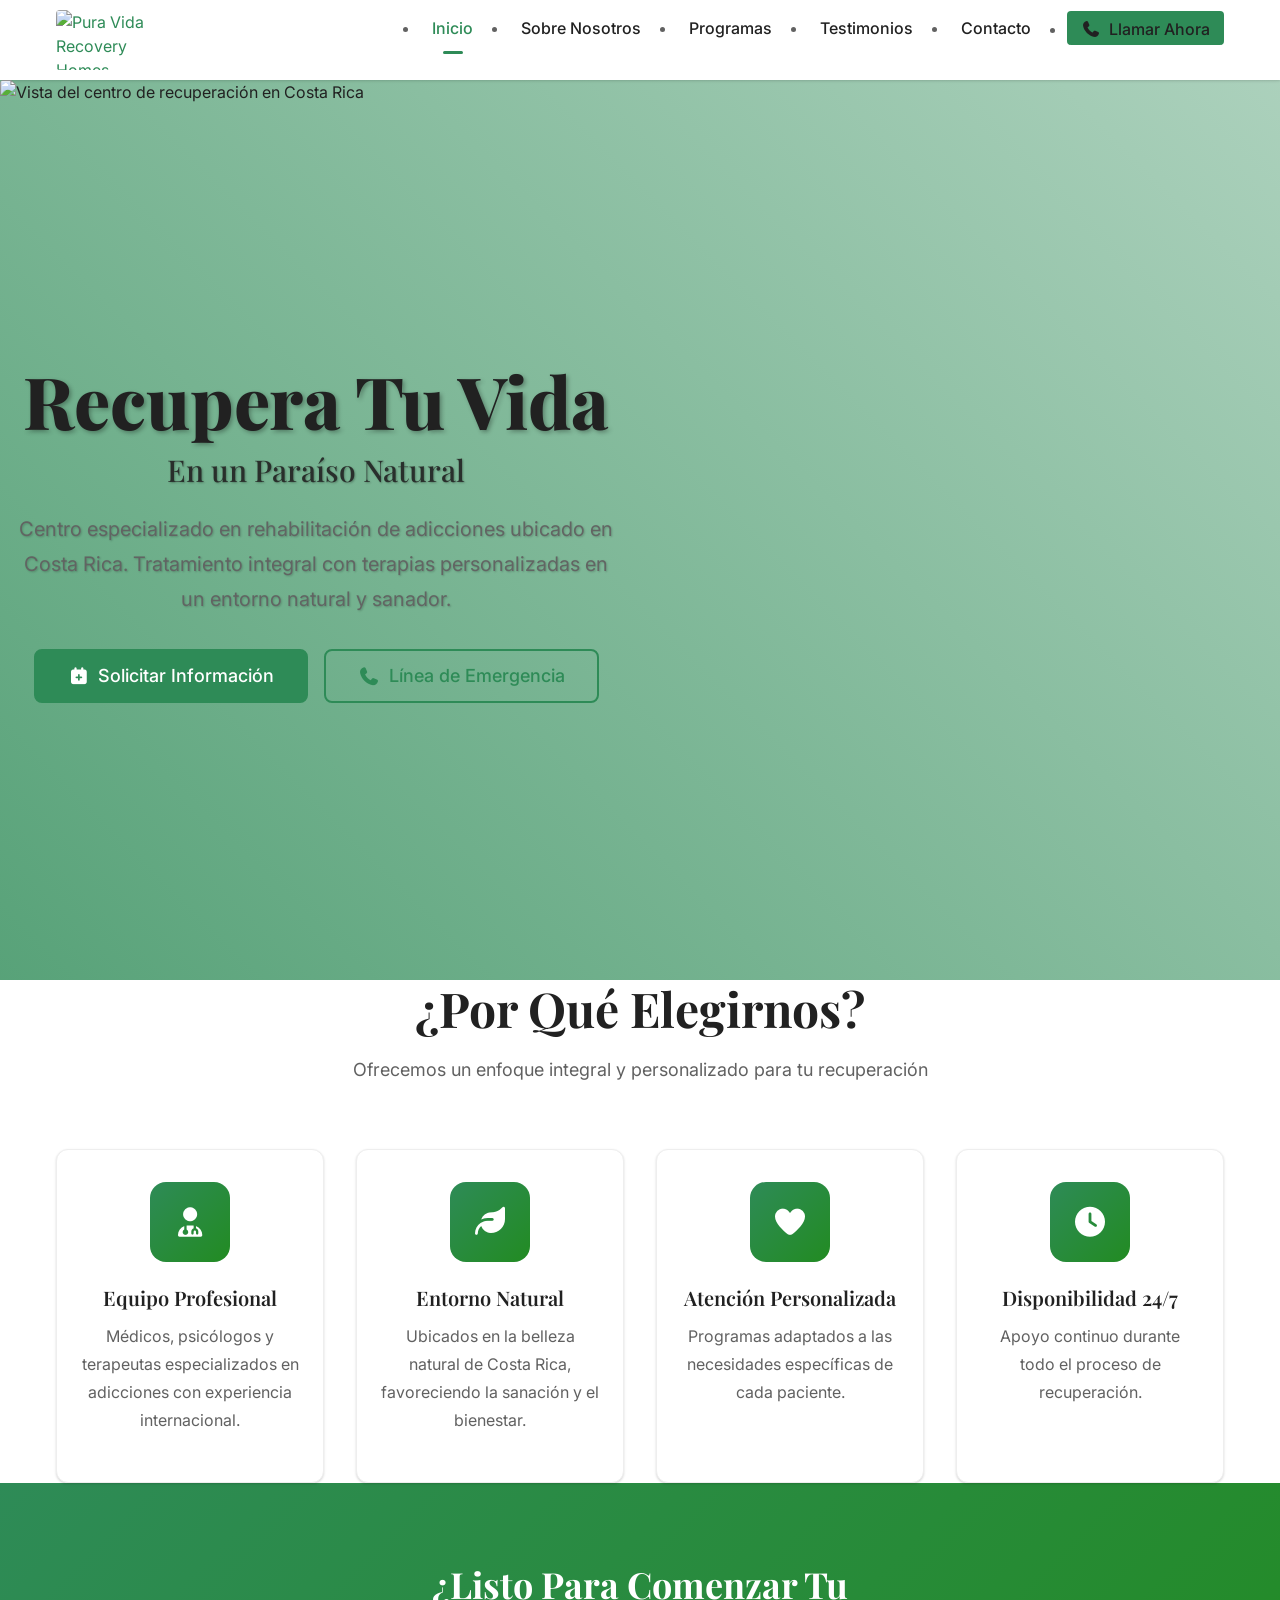
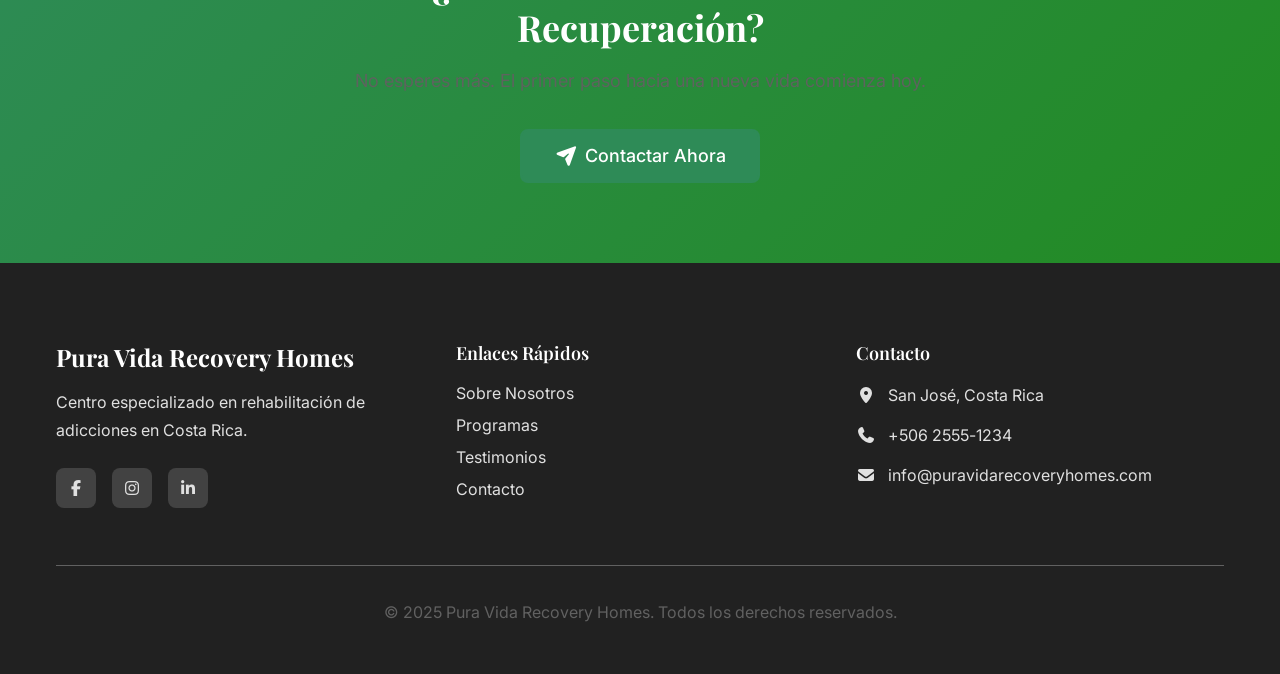
==== src/index.html @ e8105414 "Agregar la documentación inicial" ====
<!DOCTYPE html>
<html lang="es">
<head>
    <meta charset="UTF-8">
    <meta name="viewport" content="width=device-width, initial-scale=1.0">
    <meta name="description" content="Pura Vida Recovery Homes - Centro de recuperación de adicciones">
    <meta name="keywords" content="recuperación, adicciones, centro de rehabilitación, Costa Rica">
    <meta name="author" content="Pura Vida Recovery Homes">
    
    <!-- Preconnect para mejorar rendimiento -->
    <link rel="preconnect" href="https://fonts.googleapis.com">
    <link rel="preconnect" href="https://fonts.gstatic.com" crossorigin>
    
    <!-- Open Graph Meta Tags -->
    <meta property="og:title" content="Pura Vida Recovery Homes">
    <meta property="og:description" content="Centro de recuperación de adicciones en Costa Rica">
    <meta property="og:type" content="website">
    <meta property="og:url" content="https://puravidarecoveryhomes.com">
    
    <!-- Twitter Card Meta Tags -->
    <meta name="twitter:card" content="summary_large_image">
    <meta name="twitter:title" content="Pura Vida Recovery Homes">
    <meta name="twitter:description" content="Centro de recuperación de adicciones en Costa Rica">
    
    <!-- Favicon -->
    <link rel="icon" type="image/png" sizes="32x32" href="./assets/images/favicon-32x32.png">
    <link rel="icon" type="image/png" sizes="16x16" href="./assets/images/favicon-16x16.png">
    <link rel="apple-touch-icon" sizes="180x180" href="./assets/images/apple-touch-icon.png">
    
    <!-- FontAwesome -->
    <link rel="stylesheet" href="./assets/fonts/fontawesome/css/all.min.css">
    
    <!-- CSS -->
    <link rel="stylesheet" href="./css/reset.css">
    <link rel="stylesheet" href="./css/variables.css">
    <link rel="stylesheet" href="./css/base.css">
    <link rel="stylesheet" href="./css/components.css">
    <link rel="stylesheet" href="./css/layout.css">
    <link rel="stylesheet" href="./css/pages/home.css">
    <link rel="stylesheet" href="./css/responsive.css">
    
    <title>Pura Vida Recovery Homes - Inicio</title>
</head>
<body>
    <!-- Header -->
    <header class="header" role="banner">
        <nav class="navbar" role="navigation" aria-label="Navegación principal">
            <div class="container">
                <div class="navbar-brand">
                    <a href="index.html" class="logo">
                        <img src="./assets/images/logo.png" alt="Pura Vida Recovery Homes" width="120" height="60">
                    </a>
                    <button class="navbar-toggle" aria-label="Abrir menú de navegación" aria-expanded="false">
                        <i class="fas fa-bars" aria-hidden="true"></i>
                    </button>
                </div>
                <ul class="navbar-menu" role="menubar">
                    <li role="none"><a href="index.html" role="menuitem" class="active">Inicio</a></li>
                    <li role="none"><a href="about.html" role="menuitem">Sobre Nosotros</a></li>
                    <li role="none"><a href="programs.html" role="menuitem">Programas</a></li>
                    <li role="none"><a href="testimonials.html" role="menuitem">Testimonios</a></li>
                    <li role="none"><a href="contact.html" role="menuitem">Contacto</a></li>
                    <li role="none"><a href="tel:+50625551234" role="menuitem" class="btn btn-primary"><i class="fas fa-phone" aria-hidden="true"></i> Llamar Ahora</a></li>
                </ul>
            </div>
        </nav>
    </header>

    <!-- Main Content -->
    <main role="main">
        <!-- Hero Section -->
        <section class="hero" aria-labelledby="hero-title">
            <div class="hero-background">
                <picture>
                    <source media="(max-width: 768px)" srcset="./assets/images/hero-mobile.jpg">
                    <source media="(max-width: 1200px)" srcset="./assets/images/hero-tablet.jpg">
                    <img src="./assets/images/hero-desktop.jpg" alt="Vista del centro de recuperación en Costa Rica" loading="lazy">
                </picture>
            </div>
            <div class="hero-content">
                <div class="container">
                    <h1 id="hero-title" class="hero-title">
                        <span class="hero-title-main">Recupera Tu Vida</span>
                        <span class="hero-title-sub">En un Paraíso Natural</span>
                    </h1>
                    <p class="hero-description">
                        Centro especializado en rehabilitación de adicciones ubicado en Costa Rica. 
                        Tratamiento integral con terapias personalizadas en un entorno natural y sanador.
                    </p>
                    <div class="hero-actions">
                        <a href="contact.html" class="btn btn-primary btn-large">
                            <i class="fas fa-calendar-plus" aria-hidden="true"></i>
                            Solicitar Información
                        </a>
                        <a href="tel:+50625551234" class="btn btn-secondary btn-large">
                            <i class="fas fa-phone" aria-hidden="true"></i>
                            Línea de Emergencia
                        </a>
                    </div>
                </div>
            </div>
        </section>

        <!-- Features Section -->
        <section class="features" aria-labelledby="features-title">
            <div class="container">
                <header class="section-header">
                    <h2 id="features-title" class="section-title">¿Por Qué Elegirnos?</h2>
                    <p class="section-description">Ofrecemos un enfoque integral y personalizado para tu recuperación</p>
                </header>
                <div class="features-grid">
                    <article class="feature-card">
                        <div class="feature-icon">
                            <i class="fas fa-user-md" aria-hidden="true"></i>
                        </div>
                        <h3 class="feature-title">Equipo Profesional</h3>
                        <p class="feature-description">Médicos, psicólogos y terapeutas especializados en adicciones con experiencia internacional.</p>
                    </article>
                    <article class="feature-card">
                        <div class="feature-icon">
                            <i class="fas fa-leaf" aria-hidden="true"></i>
                        </div>
                        <h3 class="feature-title">Entorno Natural</h3>
                        <p class="feature-description">Ubicados en la belleza natural de Costa Rica, favoreciendo la sanación y el bienestar.</p>
                    </article>
                    <article class="feature-card">
                        <div class="feature-icon">
                            <i class="fas fa-heart" aria-hidden="true"></i>
                        </div>
                        <h3 class="feature-title">Atención Personalizada</h3>
                        <p class="feature-description">Programas adaptados a las necesidades específicas de cada paciente.</p>
                    </article>
                    <article class="feature-card">
                        <div class="feature-icon">
                            <i class="fas fa-clock" aria-hidden="true"></i>
                        </div>
                        <h3 class="feature-title">Disponibilidad 24/7</h3>
                        <p class="feature-description">Apoyo continuo durante todo el proceso de recuperación.</p>
                    </article>
                </div>
            </div>
        </section>

        <!-- CTA Section -->
        <section class="cta" aria-labelledby="cta-title">
            <div class="container">
                <div class="cta-content">
                    <h2 id="cta-title" class="cta-title">¿Listo Para Comenzar Tu Recuperación?</h2>
                    <p class="cta-description">No esperes más. El primer paso hacia una nueva vida comienza hoy.</p>
                    <a href="contact.html" class="btn btn-primary btn-large">
                        <i class="fas fa-paper-plane" aria-hidden="true"></i>
                        Contactar Ahora
                    </a>
                </div>
            </div>
        </section>
    </main>

    <!-- Footer -->
    <footer class="footer" role="contentinfo">
        <div class="container">
            <div class="footer-content">
                <div class="footer-section">
                    <h3 class="footer-title">Pura Vida Recovery Homes</h3>
                    <p class="footer-description">Centro especializado en rehabilitación de adicciones en Costa Rica.</p>
                    <div class="social-links">
                        <a href="#" aria-label="Facebook" class="social-link">
                            <i class="fab fa-facebook-f" aria-hidden="true"></i>
                        </a>
                        <a href="#" aria-label="Instagram" class="social-link">
                            <i class="fab fa-instagram" aria-hidden="true"></i>
                        </a>
                        <a href="#" aria-label="LinkedIn" class="social-link">
                            <i class="fab fa-linkedin-in" aria-hidden="true"></i>
                        </a>
                    </div>
                </div>
                <div class="footer-section">
                    <h4 class="footer-subtitle">Enlaces Rápidos</h4>
                    <ul class="footer-links">
                        <li><a href="about.html">Sobre Nosotros</a></li>
                        <li><a href="programs.html">Programas</a></li>
                        <li><a href="testimonials.html">Testimonios</a></li>
                        <li><a href="contact.html">Contacto</a></li>
                    </ul>
                </div>
                <div class="footer-section">
                    <h4 class="footer-subtitle">Contacto</h4>
                    <address class="footer-contact">
                        <p><i class="fas fa-map-marker-alt" aria-hidden="true"></i> San José, Costa Rica</p>
                        <p><i class="fas fa-phone" aria-hidden="true"></i> <a href="tel:+50625551234">+506 2555-1234</a></p>
                        <p><i class="fas fa-envelope" aria-hidden="true"></i> <a href="mailto:info@puravidarecoveryhomes.com">info@puravidarecoveryhomes.com</a></p>
                    </address>
                </div>
            </div>
            <div class="footer-bottom">
                <p>&copy; 2025 Pura Vida Recovery Homes. Todos los derechos reservados.</p>
            </div>
        </div>
    </footer>

    <!-- JavaScript -->
    <script src="./js/utils.js"></script>
    <script src="./js/navigation.js"></script>
    <script src="./js/main.js"></script>
</body>
</html>
---- src/css/variables.css ----
/* CSS Custom Properties (Variables) */
:root {
  /* Colors - Primary Palette */
  --color-primary: #2E8B57; /* Sea Green - representing nature and healing */
  --color-primary-light: #3CB371; /* Medium Sea Green */
  --color-primary-dark: #228B22; /* Forest Green */
  --color-primary-100: #E8F5E8;
  --color-primary-200: #C8E6C9;
  --color-primary-300: #A5D6A7;
  --color-primary-400: #81C784;
  --color-primary-500: #66BB6A;
  --color-primary-600: #4CAF50;
  --color-primary-700: #388E3C;
  --color-primary-800: #2E7D32;
  --color-primary-900: #1B5E20;

  /* Colors - Secondary Palette */
  --color-secondary: #20B2AA; /* Light Sea Green */
  --color-secondary-light: #48CAE4;
  --color-secondary-dark: #0077BE;

  /* Colors - Neutral Palette */
  --color-white: #FFFFFF;
  --color-gray-50: #FAFAFA;
  --color-gray-100: #F5F5F5;
  --color-gray-200: #EEEEEE;
  --color-gray-300: #E0E0E0;
  --color-gray-400: #BDBDBD;
  --color-gray-500: #9E9E9E;
  --color-gray-600: #757575;
  --color-gray-700: #616161;
  --color-gray-800: #424242;
  --color-gray-900: #212121;
  --color-black: #000000;

  /* Colors - Semantic Colors */
  --color-success: #4CAF50;
  --color-warning: #FF9800;
  --color-error: #F44336;
  --color-info: #2196F3;

  /* Colors - Text */
  --color-text-primary: var(--color-gray-900);
  --color-text-secondary: var(--color-gray-700);
  --color-text-tertiary: var(--color-gray-500);
  --color-text-inverse: var(--color-white);

  /* Colors - Background */
  --color-bg-primary: var(--color-white);
  --color-bg-secondary: var(--color-gray-50);
  --color-bg-tertiary: var(--color-gray-100);
  --color-bg-dark: var(--color-gray-900);

  /* Colors - Border */
  --color-border-light: var(--color-gray-200);
  --color-border-medium: var(--color-gray-300);
  --color-border-dark: var(--color-gray-400);

  /* Typography - Font Families */
  --font-family-primary: 'Inter', -apple-system, BlinkMacSystemFont, 'Segoe UI', 'Roboto', 'Oxygen', 'Ubuntu', 'Cantarell', sans-serif;
  --font-family-secondary: 'Playfair Display', Georgia, 'Times New Roman', serif;
  --font-family-mono: 'Fira Code', 'Consolas', 'Monaco', 'Courier New', monospace;

  /* Typography - Font Weights */
  --font-weight-light: 300;
  --font-weight-regular: 400;
  --font-weight-medium: 500;
  --font-weight-semibold: 600;
  --font-weight-bold: 700;
  --font-weight-extrabold: 800;

  /* Typography - Font Sizes */
  --font-size-xs: 0.75rem;    /* 12px */
  --font-size-sm: 0.875rem;   /* 14px */
  --font-size-base: 1rem;     /* 16px */
  --font-size-lg: 1.125rem;   /* 18px */
  --font-size-xl: 1.25rem;    /* 20px */
  --font-size-2xl: 1.5rem;    /* 24px */
  --font-size-3xl: 1.875rem;  /* 30px */
  --font-size-4xl: 2.25rem;   /* 36px */
  --font-size-5xl: 3rem;      /* 48px */
  --font-size-6xl: 3.75rem;   /* 60px */
  --font-size-7xl: 4.5rem;    /* 72px */

  /* Typography - Line Heights */
  --line-height-tight: 1.2;
  --line-height-normal: 1.5;
  --line-height-relaxed: 1.75;
  --line-height-loose: 2;

  /* Spacing Scale */
  --space-0: 0;
  --space-1: 0.25rem;   /* 4px */
  --space-2: 0.5rem;    /* 8px */
  --space-3: 0.75rem;   /* 12px */
  --space-4: 1rem;      /* 16px */
  --space-5: 1.25rem;   /* 20px */
  --space-6: 1.5rem;    /* 24px */
  --space-8: 2rem;      /* 32px */
  --space-10: 2.5rem;   /* 40px */
  --space-12: 3rem;     /* 48px */
  --space-16: 4rem;     /* 64px */
  --space-20: 5rem;     /* 80px */
  --space-24: 6rem;     /* 96px */
  --space-32: 8rem;     /* 128px */

  /* Border Radius */
  --radius-none: 0;
  --radius-sm: 0.125rem;    /* 2px */
  --radius-base: 0.25rem;   /* 4px */
  --radius-md: 0.375rem;    /* 6px */
  --radius-lg: 0.5rem;      /* 8px */
  --radius-xl: 0.75rem;     /* 12px */
  --radius-2xl: 1rem;       /* 16px */
  --radius-full: 9999px;

  /* Shadows */
  --shadow-sm: 0 1px 2px 0 rgba(0, 0, 0, 0.05);
  --shadow-base: 0 1px 3px 0 rgba(0, 0, 0, 0.1), 0 1px 2px 0 rgba(0, 0, 0, 0.06);
  --shadow-md: 0 4px 6px -1px rgba(0, 0, 0, 0.1), 0 2px 4px -1px rgba(0, 0, 0, 0.06);
  --shadow-lg: 0 10px 15px -3px rgba(0, 0, 0, 0.1), 0 4px 6px -2px rgba(0, 0, 0, 0.05);
  --shadow-xl: 0 20px 25px -5px rgba(0, 0, 0, 0.1), 0 10px 10px -5px rgba(0, 0, 0, 0.04);
  --shadow-2xl: 0 25px 50px -12px rgba(0, 0, 0, 0.25);

  /* Transitions */
  --transition-fast: 0.15s ease-in-out;
  --transition-base: 0.2s ease-in-out;
  --transition-slow: 0.3s ease-in-out;

  /* Animation Durations */
  --duration-fast: 150ms;
  --duration-base: 200ms;
  --duration-slow: 300ms;
  --duration-slower: 500ms;

  /* Animation Easing */
  --ease-in: cubic-bezier(0.4, 0, 1, 1);
  --ease-out: cubic-bezier(0, 0, 0.2, 1);
  --ease-in-out: cubic-bezier(0.4, 0, 0.2, 1);
  --ease-bounce: cubic-bezier(0.68, -0.55, 0.265, 1.55);

  /* Layout */
  --container-max-width: 1200px;
  --container-padding: var(--space-4);
  --header-height: 80px;
  --footer-height: auto;

  /* Z-Index Scale */
  --z-index-dropdown: 1000;
  --z-index-sticky: 1020;
  --z-index-fixed: 1030;
  --z-index-modal-backdrop: 1040;
  --z-index-modal: 1050;
  --z-index-popover: 1060;
  --z-index-tooltip: 1070;

  /* Breakpoints (for reference in JavaScript) */
  --breakpoint-sm: 576px;
  --breakpoint-md: 768px;
  --breakpoint-lg: 992px;
  --breakpoint-xl: 1200px;
  --breakpoint-2xl: 1400px;
}

/* Dark mode variables */
@media (prefers-color-scheme: dark) {
  :root {
    --color-text-primary: var(--color-gray-100);
    --color-text-secondary: var(--color-gray-300);
    --color-text-tertiary: var(--color-gray-500);
    --color-text-inverse: var(--color-gray-900);
    
    --color-bg-primary: var(--color-gray-900);
    --color-bg-secondary: var(--color-gray-800);
    --color-bg-tertiary: var(--color-gray-700);
    --color-bg-dark: var(--color-white);
    
    --color-border-light: var(--color-gray-700);
    --color-border-medium: var(--color-gray-600);
    --color-border-dark: var(--color-gray-500);
  }
}

/* High contrast mode */
@media (prefers-contrast: high) {
  :root {
    --color-primary: #000000;
    --color-text-primary: #000000;
    --color-bg-primary: #FFFFFF;
    --color-border-light: #000000;
  }
}

/* Reduced motion preferences */
@media (prefers-reduced-motion: reduce) {
  :root {
    --transition-fast: 0s;
    --transition-base: 0s;
    --transition-slow: 0s;
    --duration-fast: 0s;
    --duration-base: 0s;
    --duration-slow: 0s;
    --duration-slower: 0s;
  }
}

/* Print mode adjustments */
@media print {
  :root {
    --color-primary: #000000;
    --color-text-primary: #000000;
    --color-text-secondary: #000000;
    --color-bg-primary: transparent;
    --shadow-base: none;
    --shadow-md: none;
    --shadow-lg: none;
  }
}
---- src/css/base.css ----
/* Base styles and typography */
@import url('https://fonts.googleapis.com/css2?family=Inter:wght@300;400;500;600;700;800&family=Playfair+Display:wght@400;600;700&display=swap');

html {
  font-size: 16px;
  scroll-padding-top: var(--header-height);
}

body {
  font-family: var(--font-family-primary);
  font-size: var(--font-size-base);
  font-weight: var(--font-weight-regular);
  line-height: var(--line-height-normal);
  color: var(--color-text-primary);
  background-color: var(--color-bg-primary);
  overflow-x: hidden;
}

/* Typography */
h1, h2, h3, h4, h5, h6 {
  font-family: var(--font-family-secondary);
  font-weight: var(--font-weight-semibold);
  line-height: var(--line-height-tight);
  margin-bottom: var(--space-4);
  color: var(--color-text-primary);
}

h1 {
  font-size: var(--font-size-5xl);
  font-weight: var(--font-weight-bold);
}

h2 {
  font-size: var(--font-size-4xl);
}

h3 {
  font-size: var(--font-size-3xl);
}

h4 {
  font-size: var(--font-size-2xl);
}

h5 {
  font-size: var(--font-size-xl);
}

h6 {
  font-size: var(--font-size-lg);
}

p {
  margin-bottom: var(--space-4);
  color: var(--color-text-secondary);
  line-height: var(--line-height-relaxed);
}

/* Links */
a {
  color: var(--color-primary);
  text-decoration: none;
  transition: color var(--transition-base);
}

a:hover,
a:focus {
  color: var(--color-primary-dark);
  text-decoration: underline;
}

a:focus-visible {
  outline: 2px solid var(--color-primary);
  outline-offset: 2px;
  border-radius: var(--radius-sm);
}

/* Lists */
ul, ol {
  margin-bottom: var(--space-4);
  padding-left: var(--space-6);
}

ul {
  list-style-type: disc;
}

ol {
  list-style-type: decimal;
}

li {
  margin-bottom: var(--space-2);
  color: var(--color-text-secondary);
}

/* Images */
img {
  border-radius: var(--radius-base);
}

/* Code */
code, pre {
  font-family: var(--font-family-mono);
  font-size: var(--font-size-sm);
  background-color: var(--color-gray-100);
  border-radius: var(--radius-base);
}

code {
  padding: var(--space-1) var(--space-2);
}

pre {
  padding: var(--space-4);
  margin-bottom: var(--space-4);
  overflow-x: auto;
}

/* Tables */
table {
  width: 100%;
  margin-bottom: var(--space-6);
  border-collapse: collapse;
}

th, td {
  padding: var(--space-3) var(--space-4);
  text-align: left;
  border-bottom: 1px solid var(--color-border-light);
}

th {
  font-weight: var(--font-weight-semibold);
  color: var(--color-text-primary);
  background-color: var(--color-bg-secondary);
}

/* Form elements base styles */
input, textarea, select {
  font-family: inherit;
  font-size: inherit;
  line-height: inherit;
}

/* Accessibility improvements */
.sr-only {
  position: absolute;
  width: 1px;
  height: 1px;
  padding: 0;
  margin: -1px;
  overflow: hidden;
  clip: rect(0, 0, 0, 0);
  white-space: nowrap;
  border: 0;
}

/* Skip to main content link */
.skip-link {
  position: absolute;
  top: -40px;
  left: 6px;
  background: var(--color-primary);
  color: var(--color-white);
  padding: var(--space-2) var(--space-4);
  text-decoration: none;
  border-radius: var(--radius-base);
  z-index: var(--z-index-modal);
  transition: top var(--transition-base);
}

.skip-link:focus {
  top: 6px;
}

/* Focus indicators */
button:focus-visible,
input:focus-visible,
textarea:focus-visible,
select:focus-visible {
  outline: 2px solid var(--color-primary);
  outline-offset: 2px;
}

/* Selection styling */
::selection {
  background-color: var(--color-primary-100);
  color: var(--color-text-primary);
}

/* Scrollbar styling */
::-webkit-scrollbar {
  width: 8px;
  height: 8px;
}

::-webkit-scrollbar-track {
  background: var(--color-gray-100);
}

::-webkit-scrollbar-thumb {
  background: var(--color-gray-400);
  border-radius: var(--radius-full);
}

::-webkit-scrollbar-thumb:hover {
  background: var(--color-gray-500);
}

/* Smooth scrolling for reduced motion users */
@media (prefers-reduced-motion: no-preference) {
  html {
    scroll-behavior: smooth;
  }
}

/* High contrast mode support */
@media (prefers-contrast: high) {
  a {
    text-decoration: underline;
  }
  
  button {
    border: 2px solid currentColor;
  }
}

/* Print styles */
@media print {
  body {
    font-size: 12pt;
    line-height: 1.4;
    color: black;
    background: white;
  }

  h1 { font-size: 24pt; }
  h2 { font-size: 20pt; }
  h3 { font-size: 18pt; }
  h4 { font-size: 16pt; }
  h5 { font-size: 14pt; }
  h6 { font-size: 12pt; }

  a {
    color: black;
    text-decoration: underline;
  }

  /* Hide non-essential elements */
  .navbar-toggle,
  .social-links,
  .btn {
    display: none;
  }
}

/* Responsive typography */
@media (max-width: 768px) {
  html {
    font-size: 14px;
  }

  h1 {
    font-size: var(--font-size-4xl);
  }

  h2 {
    font-size: var(--font-size-3xl);
  }

  h3 {
    font-size: var(--font-size-2xl);
  }

  h4 {
    font-size: var(--font-size-xl);
  }
}

@media (max-width: 480px) {
  html {
    font-size: 13px;
  }

  h1 {
    font-size: var(--font-size-3xl);
  }

  h2 {
    font-size: var(--font-size-2xl);
  }

  h3 {
    font-size: var(--font-size-xl);
  }
}
---- src/css/components.css ----
/* Reusable UI Components */

/* Container */
.container {
  max-width: var(--container-max-width);
  margin: 0 auto;
  padding: 0 var(--container-padding);
  width: 100%;
}

@media (max-width: 768px) {
  .container {
    padding: 0 var(--space-4);
  }
}

/* Buttons */
.btn {
  display: inline-flex;
  align-items: center;
  gap: var(--space-2);
  padding: var(--space-3) var(--space-6);
  font-family: var(--font-family-primary);
  font-size: var(--font-size-base);
  font-weight: var(--font-weight-medium);
  line-height: 1;
  text-align: center;
  text-decoration: none;
  border: 2px solid transparent;
  border-radius: var(--radius-lg);
  cursor: pointer;
  transition: all var(--transition-base);
  position: relative;
  overflow: hidden;
  white-space: nowrap;
}

.btn:focus-visible {
  outline: 2px solid var(--color-primary);
  outline-offset: 2px;
}

.btn:disabled {
  opacity: 0.6;
  cursor: not-allowed;
  pointer-events: none;
}

/* Button variants */
.btn-primary {
  background-color: var(--color-primary);
  color: var(--color-white);
  border-color: var(--color-primary);
}

.btn-primary:hover,
.btn-primary:focus {
  background-color: var(--color-primary-dark);
  border-color: var(--color-primary-dark);
  color: var(--color-white);
  text-decoration: none;
  transform: translateY(-2px);
  box-shadow: var(--shadow-md);
}

.btn-secondary {
  background-color: transparent;
  color: var(--color-primary);
  border-color: var(--color-primary);
}

.btn-secondary:hover,
.btn-secondary:focus {
  background-color: var(--color-primary);
  color: var(--color-white);
  text-decoration: none;
}

.btn-emergency {
  background-color: var(--color-error);
  color: var(--color-white);
  border-color: var(--color-error);
  animation: pulse 2s infinite;
}

.btn-emergency:hover,
.btn-emergency:focus {
  background-color: #d32f2f;
  border-color: #d32f2f;
  color: var(--color-white);
  text-decoration: none;
}

@keyframes pulse {
  0% {
    box-shadow: 0 0 0 0 rgba(244, 67, 54, 0.7);
  }
  70% {
    box-shadow: 0 0 0 10px rgba(244, 67, 54, 0);
  }
  100% {
    box-shadow: 0 0 0 0 rgba(244, 67, 54, 0);
  }
}

/* Button sizes */
.btn-small {
  padding: var(--space-2) var(--space-4);
  font-size: var(--font-size-sm);
}

.btn-large {
  padding: var(--space-4) var(--space-8);
  font-size: var(--font-size-lg);
}

/* Cards */
.card {
  background-color: var(--color-white);
  border-radius: var(--radius-xl);
  padding: var(--space-6);
  box-shadow: var(--shadow-base);
  transition: all var(--transition-base);
  border: 1px solid var(--color-border-light);
}

.card:hover {
  box-shadow: var(--shadow-lg);
  transform: translateY(-4px);
}

.card-header {
  margin-bottom: var(--space-4);
  padding-bottom: var(--space-4);
  border-bottom: 1px solid var(--color-border-light);
}

.card-title {
  font-size: var(--font-size-xl);
  font-weight: var(--font-weight-semibold);
  margin-bottom: var(--space-2);
}

.card-body {
  margin-bottom: var(--space-4);
}

.card-footer {
  margin-top: var(--space-4);
  padding-top: var(--space-4);
  border-top: 1px solid var(--color-border-light);
}

/* Forms */
.form-group {
  margin-bottom: var(--space-6);
}

.form-row {
  display: grid;
  grid-template-columns: 1fr 1fr;
  gap: var(--space-4);
}

@media (max-width: 768px) {
  .form-row {
    grid-template-columns: 1fr;
  }
}

.form-label {
  display: block;
  font-weight: var(--font-weight-medium);
  color: var(--color-text-primary);
  margin-bottom: var(--space-2);
  font-size: var(--font-size-sm);
}

.form-input,
.form-textarea,
.form-select {
  width: 100%;
  padding: var(--space-3) var(--space-4);
  font-size: var(--font-size-base);
  line-height: var(--line-height-normal);
  color: var(--color-text-primary);
  background-color: var(--color-white);
  border: 2px solid var(--color-border-medium);
  border-radius: var(--radius-lg);
  transition: all var(--transition-base);
}

.form-input:focus,
.form-textarea:focus,
.form-select:focus {
  border-color: var(--color-primary);
  box-shadow: 0 0 0 3px rgba(46, 139, 87, 0.1);
}

.form-input:invalid,
.form-textarea:invalid,
.form-select:invalid {
  border-color: var(--color-error);
}

.form-textarea {
  resize: vertical;
  min-height: 120px;
}

.form-select {
  background-image: url("data:image/svg+xml,%3csvg xmlns='http://www.w3.org/2000/svg' fill='none' viewBox='0 0 20 20'%3e%3cpath stroke='%236b7280' stroke-linecap='round' stroke-linejoin='round' stroke-width='1.5' d='M6 8l4 4 4-4'/%3e%3c/svg%3e");
  background-position: right var(--space-3) center;
  background-repeat: no-repeat;
  background-size: 1rem;
  padding-right: var(--space-10);
  appearance: none;
}

/* Checkbox styling */
.checkbox-label {
  display: flex;
  align-items: flex-start;
  gap: var(--space-3);
  cursor: pointer;
  font-size: var(--font-size-sm);
  line-height: var(--line-height-relaxed);
}

.form-checkbox {
  position: absolute;
  opacity: 0;
}

.checkbox-mark {
  position: relative;
  display: inline-block;
  width: 20px;
  height: 20px;
  background-color: var(--color-white);
  border: 2px solid var(--color-border-medium);
  border-radius: var(--radius-base);
  flex-shrink: 0;
  margin-top: 2px;
  transition: all var(--transition-base);
}

.form-checkbox:checked + .checkbox-mark {
  background-color: var(--color-primary);
  border-color: var(--color-primary);
}

.form-checkbox:checked + .checkbox-mark::after {
  content: '';
  position: absolute;
  top: 2px;
  left: 6px;
  width: 4px;
  height: 8px;
  border: solid var(--color-white);
  border-width: 0 2px 2px 0;
  transform: rotate(45deg);
}

.form-checkbox:focus + .checkbox-mark {
  box-shadow: 0 0 0 3px rgba(46, 139, 87, 0.1);
}

.error-message {
  color: var(--color-error);
  font-size: var(--font-size-sm);
  margin-top: var(--space-2);
  display: block;
}

/* Badges */
.badge {
  display: inline-flex;
  align-items: center;
  padding: var(--space-1) var(--space-3);
  font-size: var(--font-size-sm);
  font-weight: var(--font-weight-medium);
  border-radius: var(--radius-full);
  background-color: var(--color-primary-100);
  color: var(--color-primary-800);
}

.badge-success {
  background-color: #e8f5e9;
  color: #2e7d32;
}

.badge-warning {
  background-color: #fff3e0;
  color: #ef6c00;
}

.badge-error {
  background-color: #ffebee;
  color: #c62828;
}

/* Loading spinner */
.spinner {
  display: inline-block;
  width: 20px;
  height: 20px;
  border: 2px solid var(--color-gray-300);
  border-radius: 50%;
  border-top-color: var(--color-primary);
  animation: spin 1s linear infinite;
}

@keyframes spin {
  to {
    transform: rotate(360deg);
  }
}

/* Alert/Notice components */
.alert {
  padding: var(--space-4);
  border-radius: var(--radius-lg);
  margin-bottom: var(--space-6);
  border-left: 4px solid;
}

.alert-info {
  background-color: #e3f2fd;
  border-color: var(--color-info);
  color: #0d47a1;
}

.alert-success {
  background-color: #e8f5e9;
  border-color: var(--color-success);
  color: #1b5e20;
}

.alert-warning {
  background-color: #fff3e0;
  border-color: var(--color-warning);
  color: #e65100;
}

.alert-error {
  background-color: #ffebee;
  border-color: var(--color-error);
  color: #b71c1c;
}

/* Breadcrumb */
.breadcrumb {
  display: flex;
  align-items: center;
  gap: var(--space-2);
  font-size: var(--font-size-sm);
  color: var(--color-text-secondary);
}

.breadcrumb li:not(:last-child)::after {
  content: '>';
  margin-left: var(--space-2);
  color: var(--color-text-tertiary);
}

.breadcrumb a {
  color: var(--color-text-secondary);
  text-decoration: none;
}

.breadcrumb a:hover {
  color: var(--color-primary);
  text-decoration: underline;
}

/* Utility classes */
.text-center { text-align: center; }
.text-left { text-align: left; }
.text-right { text-align: right; }

.font-bold { font-weight: var(--font-weight-bold); }
.font-medium { font-weight: var(--font-weight-medium); }
.font-normal { font-weight: var(--font-weight-regular); }

.text-primary { color: var(--color-primary); }
.text-secondary { color: var(--color-text-secondary); }
.text-muted { color: var(--color-text-tertiary); }

.bg-primary { background-color: var(--color-primary); }
.bg-secondary { background-color: var(--color-bg-secondary); }
.bg-white { background-color: var(--color-white); }

.mb-0 { margin-bottom: 0; }
.mb-2 { margin-bottom: var(--space-2); }
.mb-4 { margin-bottom: var(--space-4); }
.mb-6 { margin-bottom: var(--space-6); }
.mb-8 { margin-bottom: var(--space-8); }

.mt-0 { margin-top: 0; }
.mt-2 { margin-top: var(--space-2); }
.mt-4 { margin-top: var(--space-4); }
.mt-6 { margin-top: var(--space-6); }
.mt-8 { margin-top: var(--space-8); }

.hidden { display: none; }
.block { display: block; }
.flex { display: flex; }
.inline-flex { display: inline-flex; }
---- src/css/layout.css ----
/* Layout Components */

/* Header */
.header {
  position: fixed;
  top: 0;
  left: 0;
  right: 0;
  z-index: var(--z-index-fixed);
  background-color: var(--color-white);
  box-shadow: var(--shadow-base);
  height: var(--header-height);
  transition: all var(--transition-base);
}

.header.scrolled {
  box-shadow: var(--shadow-md);
  background-color: rgba(255, 255, 255, 0.95);
  backdrop-filter: blur(10px);
}

/* Navigation */
.navbar {
  height: 100%;
  display: flex;
  align-items: center;
}

.navbar .container {
  display: flex;
  align-items: center;
  justify-content: space-between;
  height: 100%;
}

.navbar-brand {
  display: flex;
  align-items: center;
  gap: var(--space-4);
}

.logo img {
  height: 60px;
  width: auto;
}

.navbar-toggle {
  display: none;
  flex-direction: column;
  gap: 4px;
  padding: var(--space-2);
  background: none;
  border: none;
  cursor: pointer;
  transition: all var(--transition-base);
}

.navbar-toggle:hover {
  background-color: var(--color-gray-100);
  border-radius: var(--radius-base);
}

.navbar-menu {
  display: flex;
  align-items: center;
  gap: var(--space-6);
}

.navbar-menu a {
  font-weight: var(--font-weight-medium);
  color: var(--color-text-primary);
  text-decoration: none;
  padding: var(--space-2) var(--space-3);
  border-radius: var(--radius-base);
  transition: all var(--transition-base);
  position: relative;
}

.navbar-menu a:hover,
.navbar-menu a.active {
  color: var(--color-primary);
}

.navbar-menu a.active::after {
  content: '';
  position: absolute;
  bottom: -8px;
  left: 50%;
  transform: translateX(-50%);
  width: 20px;
  height: 3px;
  background-color: var(--color-primary);
  border-radius: var(--radius-full);
}

/* Mobile Navigation */
@media (max-width: 992px) {
  .navbar-toggle {
    display: flex;
  }

  .navbar-menu {
    position: fixed;
    top: var(--header-height);
    left: 0;
    right: 0;
    background-color: var(--color-white);
    flex-direction: column;
    align-items: stretch;
    gap: 0;
    padding: var(--space-4);
    box-shadow: var(--shadow-lg);
    transform: translateY(-100%);
    opacity: 0;
    visibility: hidden;
    transition: all var(--transition-base);
  }

  .navbar-menu.open {
    transform: translateY(0);
    opacity: 1;
    visibility: visible;
  }

  .navbar-menu a {
    padding: var(--space-4);
    border-bottom: 1px solid var(--color-border-light);
  }

  .navbar-menu a:last-child {
    border-bottom: none;
  }

  .navbar-menu a.active::after {
    display: none;
  }
}

/* Main content */
main {
  margin-top: var(--header-height);
  min-height: calc(100vh - var(--header-height));
}

/* Page sections */
.section {
  padding: var(--space-20) 0;
}

.section-small {
  padding: var(--space-12) 0;
}

.section-large {
  padding: var(--space-32) 0;
}

.section-header {
  text-align: center;
  margin-bottom: var(--space-16);
  max-width: 600px;
  margin-left: auto;
  margin-right: auto;
}

.section-title {
  font-size: var(--font-size-4xl);
  font-weight: var(--font-weight-bold);
  margin-bottom: var(--space-4);
  color: var(--color-text-primary);
}

.section-description {
  font-size: var(--font-size-lg);
  color: var(--color-text-secondary);
  line-height: var(--line-height-relaxed);
}

/* Page Header */
.page-header {
  background: linear-gradient(135deg, var(--color-primary) 0%, var(--color-primary-dark) 100%);
  color: var(--color-white);
  padding: var(--space-20) 0 var(--space-12) 0;
  text-align: center;
}

.page-title {
  font-size: var(--font-size-5xl);
  font-weight: var(--font-weight-bold);
  margin-bottom: var(--space-4);
  color: var(--color-white);
}

.page-header .breadcrumb {
  justify-content: center;
  color: rgba(255, 255, 255, 0.8);
}

.page-header .breadcrumb a {
  color: rgba(255, 255, 255, 0.8);
}

.page-header .breadcrumb a:hover {
  color: var(--color-white);
}

/* Hero Section */
.hero {
  position: relative;
  min-height: 100vh;
  display: flex;
  align-items: center;
  overflow: hidden;
}

.hero-background {
  position: absolute;
  top: 0;
  left: 0;
  width: 100%;
  height: 100%;
  z-index: -2;
}

.hero-background img {
  width: 100%;
  height: 100%;
  object-fit: cover;
}

.hero-background::after {
  content: '';
  position: absolute;
  top: 0;
  left: 0;
  width: 100%;
  height: 100%;
  background: linear-gradient(
    45deg,
    rgba(46, 139, 87, 0.8) 0%,
    rgba(46, 139, 87, 0.6) 50%,
    rgba(46, 139, 87, 0.4) 100%
  );
  z-index: -1;
}

.hero-content {
  position: relative;
  z-index: 1;
  color: var(--color-white);
  text-align: center;
  padding: var(--space-8) 0;
}

.hero-title {
  margin-bottom: var(--space-6);
}

.hero-title-main {
  display: block;
  font-size: var(--font-size-6xl);
  font-weight: var(--font-weight-extrabold);
  line-height: var(--line-height-tight);
  margin-bottom: var(--space-2);
  text-shadow: 2px 2px 4px rgba(0, 0, 0, 0.3);
}

.hero-title-sub {
  display: block;
  font-size: var(--font-size-3xl);
  font-weight: var(--font-weight-medium);
  opacity: 0.9;
  text-shadow: 1px 1px 2px rgba(0, 0, 0, 0.3);
}

.hero-description {
  font-size: var(--font-size-xl);
  line-height: var(--line-height-relaxed);
  max-width: 600px;
  margin: 0 auto var(--space-8) auto;
  opacity: 0.95;
  text-shadow: 1px 1px 2px rgba(0, 0, 0, 0.2);
}

.hero-actions {
  display: flex;
  gap: var(--space-4);
  justify-content: center;
  flex-wrap: wrap;
}

/* Grid layouts */
.features-grid {
  display: grid;
  grid-template-columns: repeat(auto-fit, minmax(250px, 1fr));
  gap: var(--space-8);
}

.team-grid {
  display: grid;
  grid-template-columns: repeat(auto-fit, minmax(280px, 1fr));
  gap: var(--space-8);
}

.values-grid {
  display: grid;
  grid-template-columns: repeat(auto-fit, minmax(200px, 1fr));
  gap: var(--space-6);
}

/* Feature cards */
.feature-card {
  text-align: center;
  padding: var(--space-8) var(--space-6);
  background: var(--color-white);
  border-radius: var(--radius-xl);
  box-shadow: var(--shadow-base);
  transition: all var(--transition-base);
  border: 1px solid var(--color-border-light);
}

.feature-card:hover {
  transform: translateY(-8px);
  box-shadow: var(--shadow-xl);
}

.feature-icon {
  width: 80px;
  height: 80px;
  margin: 0 auto var(--space-6) auto;
  background: linear-gradient(135deg, var(--color-primary) 0%, var(--color-primary-dark) 100%);
  border-radius: var(--radius-2xl);
  display: flex;
  align-items: center;
  justify-content: center;
  color: var(--color-white);
  font-size: var(--font-size-3xl);
}

.feature-title {
  font-size: var(--font-size-xl);
  font-weight: var(--font-weight-semibold);
  margin-bottom: var(--space-3);
}

.feature-description {
  color: var(--color-text-secondary);
  line-height: var(--line-height-relaxed);
}

/* CTA Section */
.cta {
  background: linear-gradient(135deg, var(--color-primary) 0%, var(--color-primary-dark) 100%);
  color: var(--color-white);
  text-align: center;
  padding: var(--space-20) 0;
}

.cta-content {
  max-width: 600px;
  margin: 0 auto;
}

.cta-title {
  font-size: var(--font-size-4xl);
  font-weight: var(--font-weight-bold);
  margin-bottom: var(--space-4);
  color: var(--color-white);
}

.cta-description {
  font-size: var(--font-size-lg);
  margin-bottom: var(--space-8);
  opacity: 0.95;
}

/* Footer */
.footer {
  background-color: var(--color-gray-900);
  color: var(--color-white);
  padding: var(--space-20) 0 var(--space-8) 0;
}

.footer-content {
  display: grid;
  grid-template-columns: repeat(auto-fit, minmax(250px, 1fr));
  gap: var(--space-8);
  margin-bottom: var(--space-12);
}

.footer-section h3,
.footer-section h4 {
  color: var(--color-white);
  margin-bottom: var(--space-4);
}

.footer-title {
  font-size: var(--font-size-2xl);
  font-weight: var(--font-weight-bold);
}

.footer-subtitle {
  font-size: var(--font-size-lg);
  font-weight: var(--font-weight-semibold);
}

.footer-description {
  color: var(--color-gray-300);
  margin-bottom: var(--space-6);
  line-height: var(--line-height-relaxed);
}

.footer-links {
  list-style: none;
  padding: 0;
}

.footer-links li {
  margin-bottom: var(--space-2);
}

.footer-links a {
  color: var(--color-gray-300);
  text-decoration: none;
  transition: color var(--transition-base);
}

.footer-links a:hover {
  color: var(--color-white);
}

.footer-contact p {
  display: flex;
  align-items: center;
  gap: var(--space-3);
  margin-bottom: var(--space-3);
  color: var(--color-gray-300);
}

.footer-contact a {
  color: var(--color-gray-300);
  text-decoration: none;
  transition: color var(--transition-base);
}

.footer-contact a:hover {
  color: var(--color-white);
}

.social-links {
  display: flex;
  gap: var(--space-4);
}

.social-link {
  display: flex;
  align-items: center;
  justify-content: center;
  width: 40px;
  height: 40px;
  background-color: var(--color-gray-800);
  color: var(--color-gray-300);
  border-radius: var(--radius-lg);
  text-decoration: none;
  transition: all var(--transition-base);
}

.social-link:hover {
  background-color: var(--color-primary);
  color: var(--color-white);
  transform: translateY(-2px);
}

.footer-bottom {
  padding-top: var(--space-8);
  border-top: 1px solid var(--color-gray-700);
  text-align: center;
  color: var(--color-gray-400);
}

/* Content wrapper for two-column layouts */
.content-wrapper {
  display: grid;
  grid-template-columns: 1fr 1fr;
  gap: var(--space-12);
  align-items: center;
}

@media (max-width: 768px) {
  .content-wrapper {
    grid-template-columns: 1fr;
    gap: var(--space-8);
  }
}

/* Responsive adjustments */
@media (max-width: 768px) {
  .hero-title-main {
    font-size: var(--font-size-5xl);
  }

  .hero-title-sub {
    font-size: var(--font-size-2xl);
  }

  .hero-description {
    font-size: var(--font-size-lg);
  }

  .hero-actions {
    flex-direction: column;
    align-items: center;
  }

  .section-title {
    font-size: var(--font-size-3xl);
  }

  .page-title {
    font-size: var(--font-size-4xl);
  }

  .cta-title {
    font-size: var(--font-size-3xl);
  }
}

@media (max-width: 480px) {
  .hero {
    min-height: 80vh;
  }

  .hero-title-main {
    font-size: var(--font-size-4xl);
  }

  .hero-title-sub {
    font-size: var(--font-size-xl);
  }

  .features-grid,
  .team-grid {
    grid-template-columns: 1fr;
  }
}
---- src/css/responsive.css ----
/* Responsive Design - Mobile First Approach */

/* Base mobile styles (already defined in other files) */

/* Small devices (landscape phones, 576px and up) */
@media (min-width: 576px) {
  .container {
    max-width: 540px;
  }
}

/* Medium devices (tablets, 768px and up) */
@media (min-width: 768px) {
  .container {
    max-width: 720px;
  }

  /* Typography adjustments */
  html {
    font-size: 16px;
  }

  /* Button responsive behavior */
  .hero-actions {
    flex-direction: row;
    justify-content: center;
  }

  /* Grid adjustments */
  .features-grid {
    grid-template-columns: repeat(2, 1fr);
  }

  .values-grid {
    grid-template-columns: repeat(2, 1fr);
  }
}

/* Large devices (desktops, 992px and up) */
@media (min-width: 992px) {
  .container {
    max-width: 960px;
  }

  /* Navigation back to horizontal */
  .navbar-toggle {
    display: none;
  }

  .navbar-menu {
    position: static;
    transform: none;
    opacity: 1;
    visibility: visible;
    flex-direction: row;
    background: none;
    box-shadow: none;
    padding: 0;
  }

  .navbar-menu a {
    padding: var(--space-2) var(--space-3);
    border-bottom: none;
  }

  .navbar-menu a.active::after {
    display: block;
  }

  /* Grid improvements */
  .features-grid {
    grid-template-columns: repeat(2, 1fr);
  }

  .team-grid {
    grid-template-columns: repeat(2, 1fr);
  }

  .values-grid {
    grid-template-columns: repeat(4, 1fr);
  }

  /* Two column layouts */
  .content-wrapper {
    grid-template-columns: 1fr 1fr;
  }
}

/* Extra large devices (large desktops, 1200px and up) */
@media (min-width: 1200px) {
  .container {
    max-width: var(--container-max-width);
  }

  /* Optimal grid layouts for large screens */
  .features-grid {
    grid-template-columns: repeat(4, 1fr);
  }

  .team-grid {
    grid-template-columns: repeat(3, 1fr);
  }

  /* Typography scale up */
  .hero-title-main {
    font-size: var(--font-size-7xl);
  }

  .section-title {
    font-size: var(--font-size-5xl);
  }
}

/* Extra extra large devices (1400px and up) */
@media (min-width: 1400px) {
  .container {
    max-width: 1320px;
  }

  /* Increased spacing for very large screens */
  .section {
    padding: var(--space-24) 0;
  }

  .hero-content {
    padding: var(--space-12) 0;
  }
}

/* High-resolution displays */
@media (-webkit-min-device-pixel-ratio: 2), (min-resolution: 192dpi) {
  /* Adjust for retina displays */
  .logo img {
    image-rendering: -webkit-optimize-contrast;
    image-rendering: crisp-edges;
  }
}

/* Landscape orientation adjustments */
@media (orientation: landscape) and (max-height: 600px) {
  .hero {
    min-height: 100vh;
    padding: var(--space-4) 0;
  }

  .hero-title-main {
    font-size: var(--font-size-4xl);
  }

  .hero-title-sub {
    font-size: var(--font-size-xl);
  }

  .hero-description {
    font-size: var(--font-size-base);
  }
}

/* Print styles */
@media print {
  /* Hide non-essential elements */
  .header,
  .navbar,
  .hero-actions,
  .cta,
  .social-links,
  .btn,
  .navbar-toggle {
    display: none !important;
  }

  /* Adjust layout for print */
  main {
    margin-top: 0;
  }

  .hero {
    min-height: auto;
    padding: var(--space-8) 0;
    page-break-after: always;
  }

  .hero-background {
    display: none;
  }

  .hero-content {
    color: black;
  }

  .section {
    padding: var(--space-8) 0;
    page-break-inside: avoid;
  }

  .feature-card,
  .team-member,
  .value-item {
    page-break-inside: avoid;
    margin-bottom: var(--space-4);
  }

  /* Simplify grids for print */
  .features-grid,
  .team-grid,
  .values-grid {
    display: block;
  }

  .features-grid > *,
  .team-grid > *,
  .values-grid > * {
    margin-bottom: var(--space-6);
  }

  /* Footer adjustments */
  .footer {
    background: none;
    color: black;
    border-top: 2px solid black;
    page-break-before: always;
  }

  .footer-content {
    display: block;
  }

  .footer-section {
    margin-bottom: var(--space-6);
  }
}

/* Accessibility: Respect user's motion preferences */
@media (prefers-reduced-motion: reduce) {
  * {
    animation-duration: 0.01ms !important;
    animation-iteration-count: 1 !important;
    transition-duration: 0.01ms !important;
  }

  /* Remove hover transforms when motion is reduced */
  .feature-card:hover,
  .card:hover,
  .btn-primary:hover,
  .social-link:hover {
    transform: none;
  }

  /* Keep focus indicators for accessibility */
  .btn:focus-visible,
  .form-input:focus,
  .form-textarea:focus,
  .form-select:focus {
    transition: box-shadow 0.15s ease-in-out;
  }
}

/* Accessibility: High contrast mode */
@media (prefers-contrast: high) {
  /* Ensure sufficient contrast */
  .hero-background::after {
    background: rgba(0, 0, 0, 0.8);
  }

  .btn {
    border-width: 3px;
  }

  .form-input,
  .form-textarea,
  .form-select {
    border-width: 3px;
  }

  .card {
    border-width: 2px;
  }
}

/* Dark mode considerations */
@media (prefers-color-scheme: dark) {
  /* Adjust hero overlay for dark mode */
  .hero-background::after {
    background: linear-gradient(
      45deg,
      rgba(30, 100, 60, 0.9) 0%,
      rgba(30, 100, 60, 0.7) 50%,
      rgba(30, 100, 60, 0.5) 100%
    );
  }

  /* Ensure proper contrast for cards in dark mode */
  .feature-card,
  .card {
    background-color: var(--color-gray-800);
    border-color: var(--color-gray-600);
  }

  /* Adjust footer for dark mode */
  .footer {
    background-color: var(--color-black);
  }
}

/* Touch device optimizations */
@media (hover: none) and (pointer: coarse) {
  /* Increase touch targets */
  .btn {
    min-height: 44px;
    padding: var(--space-4) var(--space-6);
  }

  .navbar-menu a {
    min-height: 44px;
    display: flex;
    align-items: center;
  }

  .social-link {
    width: 48px;
    height: 48px;
  }

  /* Remove hover effects on touch devices */
  .feature-card:hover,
  .card:hover,
  .social-link:hover {
    transform: none;
    box-shadow: var(--shadow-base);
  }

  /* Focus styles for touch */
  .btn:focus,
  .navbar-menu a:focus {
    background-color: var(--color-primary-100);
  }
}

/* Very small screens (320px and below) */
@media (max-width: 320px) {
  .container {
    padding: 0 var(--space-3);
  }

  .hero-title-main {
    font-size: var(--font-size-3xl);
  }

  .hero-title-sub {
    font-size: var(--font-size-lg);
  }

  .hero-description {
    font-size: var(--font-size-sm);
  }

  .section-title {
    font-size: var(--font-size-2xl);
  }

  .btn-large {
    padding: var(--space-3) var(--space-6);
    font-size: var(--font-size-base);
  }
}
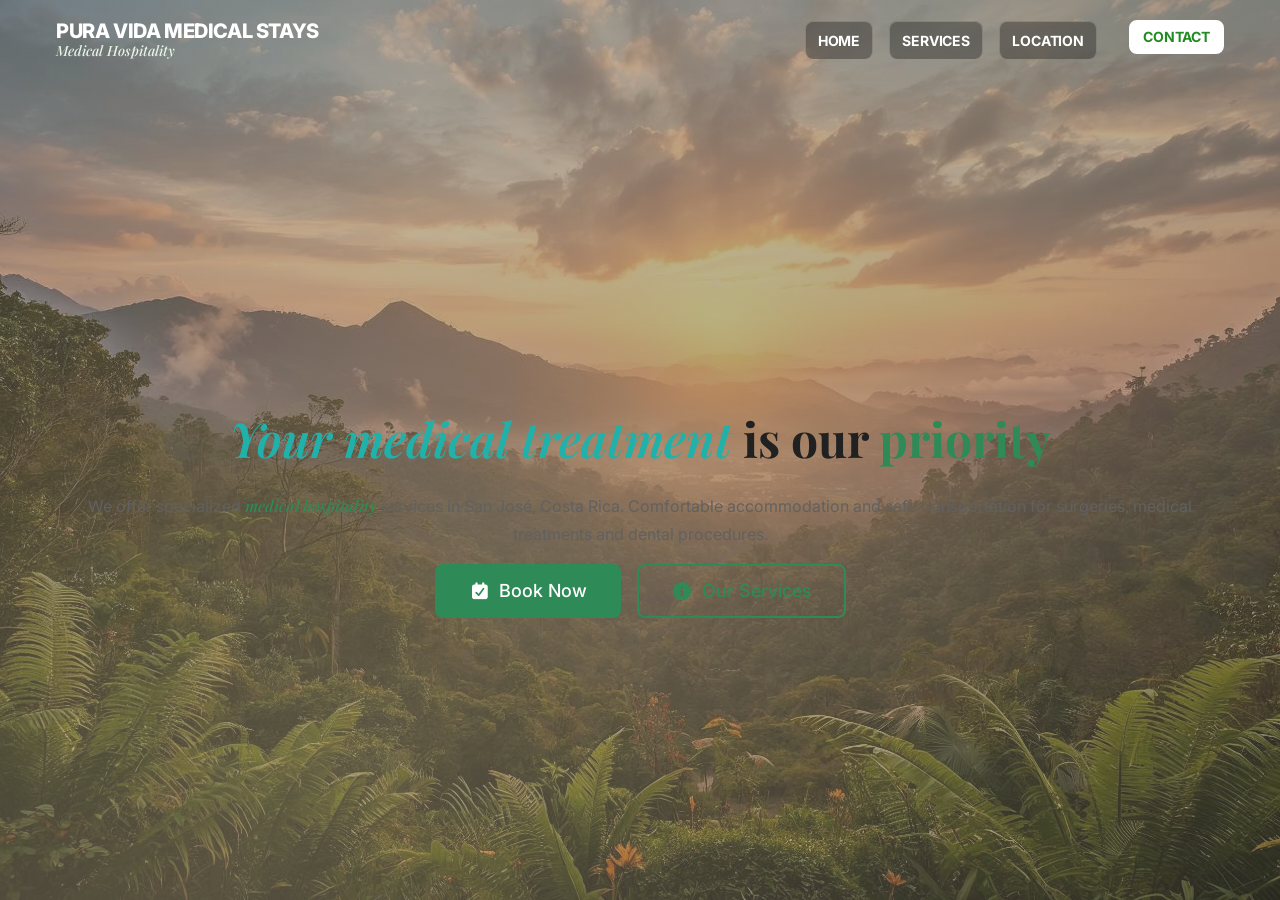
==== commit d14f1755: "Actualizar el index.html" ====
--- a/src/index.html
+++ b/src/index.html
@@ -1,31 +1,35 @@
 <!DOCTYPE html>
-<html lang="es">
+<html lang="en">
 <head>
     <meta charset="UTF-8">
     <meta name="viewport" content="width=device-width, initial-scale=1.0">
-    <meta name="description" content="Pura Vida Recovery Homes - Centro de recuperación de adicciones">
-    <meta name="keywords" content="recuperación, adicciones, centro de rehabilitación, Costa Rica">
-    <meta name="author" content="Pura Vida Recovery Homes">
-    
-    <!-- Preconnect para mejorar rendimiento -->
+    <title>PVMS - Pura Vida Medical Stays | Medical Hospitality in Costa Rica</title>
+    <meta name="description" content="Medical hospitality services in San José, Costa Rica. Comfortable accommodation and specialized transportation for medical treatments, surgeries and dental procedures.">
+    <meta name="keywords" content="medical hospitality, medical tourism, medical accommodation, medical transportation, surgeries, dental treatments, San José Costa Rica, medical suites">
+    <meta name="author" content="Pura Vida Medical Stays">
+    
+    <!-- Preconnect for performance improvement -->
     <link rel="preconnect" href="https://fonts.googleapis.com">
     <link rel="preconnect" href="https://fonts.gstatic.com" crossorigin>
     
     <!-- Open Graph Meta Tags -->
-    <meta property="og:title" content="Pura Vida Recovery Homes">
-    <meta property="og:description" content="Centro de recuperación de adicciones en Costa Rica">
+    <meta property="og:title" content="PVMS - Medical Hospitality in Costa Rica">
+    <meta property="og:description" content="Professional accommodation and transportation services for medical patients, surgeries and dental treatments in San José, Costa Rica.">
     <meta property="og:type" content="website">
     <meta property="og:url" content="https://puravidarecoveryhomes.com">
     
     <!-- Twitter Card Meta Tags -->
     <meta name="twitter:card" content="summary_large_image">
-    <meta name="twitter:title" content="Pura Vida Recovery Homes">
-    <meta name="twitter:description" content="Centro de recuperación de adicciones en Costa Rica">
+    <meta name="twitter:title" content="PVMS - Medical Hospitality in Costa Rica">
+    <meta name="twitter:description" content="Professional accommodation and transportation services for medical patients, surgeries and dental treatments in San José, Costa Rica.">
     
     <!-- Favicon -->
     <link rel="icon" type="image/png" sizes="32x32" href="./assets/images/favicon-32x32.png">
     <link rel="icon" type="image/png" sizes="16x16" href="./assets/images/favicon-16x16.png">
     <link rel="apple-touch-icon" sizes="180x180" href="./assets/images/apple-touch-icon.png">
+    
+    <!-- Fonts -->
+    <link href="https://fonts.googleapis.com/css2?family=Inter:wght@300;400;500;600;700&family=Playfair+Display:ital,wght@0,400;0,500;0,600;1,400;1,500&display=swap" rel="stylesheet">
     
     <!-- FontAwesome -->
     <link rel="stylesheet" href="./assets/fonts/fontawesome/css/all.min.css">
@@ -38,8 +42,6 @@
     <link rel="stylesheet" href="./css/layout.css">
     <link rel="stylesheet" href="./css/pages/home.css">
     <link rel="stylesheet" href="./css/responsive.css">
-    
-    <title>Pura Vida Recovery Homes - Inicio</title>
 </head>
 <body>
     <!-- Header -->
@@ -48,94 +50,222 @@
             <div class="container">
                 <div class="navbar-brand">
                     <a href="index.html" class="logo">
-                        <img src="./assets/images/logo.png" alt="Pura Vida Recovery Homes" width="120" height="60">
+                        <!--<div class="logo-initials">PVMS</div>-->
+                        <div class="logo-text">
+                            <span class="brand-name">Pura Vida Medical Stays</span>
+                            <span class="brand-tagline"><em>Medical Hospitality</em></span>
+                        </div>
                     </a>
-                    <button class="navbar-toggle" aria-label="Abrir menú de navegación" aria-expanded="false">
-                        <i class="fas fa-bars" aria-hidden="true"></i>
-                    </button>
-                </div>
-                <ul class="navbar-menu" role="menubar">
-                    <li role="none"><a href="index.html" role="menuitem" class="active">Inicio</a></li>
-                    <li role="none"><a href="about.html" role="menuitem">Sobre Nosotros</a></li>
-                    <li role="none"><a href="programs.html" role="menuitem">Programas</a></li>
-                    <li role="none"><a href="testimonials.html" role="menuitem">Testimonios</a></li>
-                    <li role="none"><a href="contact.html" role="menuitem">Contacto</a></li>
-                    <li role="none"><a href="tel:+50625551234" role="menuitem" class="btn btn-primary"><i class="fas fa-phone" aria-hidden="true"></i> Llamar Ahora</a></li>
-                </ul>
+                </div>
+
+                <button class="navbar-toggle" type="button" aria-label="Toggle navigation" aria-expanded="false">
+                    <span class="hamburger-line"></span>
+                    <span class="hamburger-line"></span>
+                    <span class="hamburger-line"></span>
+                </button>
+
+                <div class="navbar-menu">
+                    <ul class="navbar-nav">
+                        <li class="nav-item">
+                            <a href="#home" class="nav-link">Home</a>
+                        </li>
+                        <li class="nav-item">
+                            <a href="#services" class="nav-link">Services</a>
+                        </li>
+                        <li class="nav-item">
+                            <a href="#location" class="nav-link">Location</a>
+                        </li>
+                        <li class="nav-item">
+                            <a href="contact.html" class="nav-link btn btn-primary btn-contact">Contact</a>
+                        </li>
+                    </ul>
+                </div>
             </div>
         </nav>
-    </header>
-
     <!-- Main Content -->
     <main role="main">
         <!-- Hero Section -->
-        <section class="hero" aria-labelledby="hero-title">
+        <section class="hero" id="home" aria-labelledby="hero-title" style="background-image: url('./assets/images/Costa-Rica-Medical-Tourism.jpg');">
             <div class="hero-background">
-                <picture>
-                    <source media="(max-width: 768px)" srcset="./assets/images/hero-mobile.jpg">
-                    <source media="(max-width: 1200px)" srcset="./assets/images/hero-tablet.jpg">
-                    <img src="./assets/images/hero-desktop.jpg" alt="Vista del centro de recuperación en Costa Rica" loading="lazy">
-                </picture>
-            </div>
-            <div class="hero-content">
-                <div class="container">
+                <div class="hero-overlay"></div>
+            </div>
+            
+            <div class="container">
+                <div class="hero-content">
                     <h1 id="hero-title" class="hero-title">
-                        <span class="hero-title-main">Recupera Tu Vida</span>
-                        <span class="hero-title-sub">En un Paraíso Natural</span>
+                        <em>Your medical treatment</em> is our
+                        <span class="highlight">priority</span>
                     </h1>
-                    <p class="hero-description">
-                        Centro especializado en rehabilitación de adicciones ubicado en Costa Rica. 
-                        Tratamiento integral con terapias personalizadas en un entorno natural y sanador.
+                    <p class="hero-subtitle">
+                        We offer specialized <em>medical hospitality</em> services in San José, Costa Rica.
+                        Comfortable accommodation and safe transportation for surgeries, medical treatments and dental procedures.
                     </p>
                     <div class="hero-actions">
                         <a href="contact.html" class="btn btn-primary btn-large">
-                            <i class="fas fa-calendar-plus" aria-hidden="true"></i>
-                            Solicitar Información
-                        </a>
-                        <a href="tel:+50625551234" class="btn btn-secondary btn-large">
-                            <i class="fas fa-phone" aria-hidden="true"></i>
-                            Línea de Emergencia
-                        </a>
-                    </div>
-                </div>
-            </div>
-        </section>
-
-        <!-- Features Section -->
+                            <i class="fas fa-calendar-check"></i>
+                            Book Now
+                        </a>
+                        <a href="#services" class="btn btn-secondary btn-large">
+                            <i class="fas fa-info-circle"></i>
+                            Our Services
+                        </a>
+                    </div>
+                </div>
+            </div>
+        </section>
+
+        <!-- Services Section -->
+        <section class="section services" id="services" aria-labelledby="services-title">
+            <div class="container">
+                <div class="section-header">
+                    <h2 id="services-title" class="section-title">Our <em>Services</em></h2>
+                    <p class="section-subtitle">
+                        We provide comprehensive medical hospitality services designed for your <em>comfort and peace of mind</em>
+                    </p>
+                </div>
+                
+                <div class="services-grid">
+                    <div class="service-card">
+                        <div class="service-icon">
+                            <i class="fas fa-plane-arrival"></i>
+                        </div>
+                        <h3 class="service-title">Airport Pickup</h3>
+                        <p class="service-description">
+                            <em>Personalized reception</em> service from Juan Santamaría Airport.
+                            Our team will be waiting to comfortably transport you to your accommodation.
+                        </p>
+                    </div>
+                    
+                    <div class="service-card">
+                        <div class="service-icon">
+                            <i class="fas fa-home"></i>
+                        </div>
+                        <h3 class="service-title">Specialized Accommodation</h3>
+                        <p class="service-description">
+                            <em>Fully equipped</em> apartments in San José, specially designed 
+                            for medical guests with all amenities for optimal recovery.
+                        </p>
+                    </div>
+                    
+                    <div class="service-card">
+                        <div class="service-icon">
+                            <i class="fas fa-car-side"></i>
+                        </div>
+                        <h3 class="service-title">Specialized Transportation</h3>
+                        <p class="service-description">
+                            <em>Specialized driver</em> service to transport you to medical centers,
+                            dental clinics, hospitals and laboratories in San José with punctuality and safety.
+                        </p>
+                    </div>
+                    
+                    <div class="service-card">
+                        <div class="service-icon">
+                            <i class="fas fa-hospital"></i>
+                        </div>
+                        <h3 class="service-title">Medical Coordination</h3>
+                        <p class="service-description">
+                            <em>Professional assistance</em> in coordinating medical appointments, surgeries, 
+                            dental treatments and communication with specialized health centers.
+                        </p>
+                    </div>
+                    
+                    <div class="service-card">
+                        <div class="service-icon">
+                            <i class="fas fa-clock"></i>
+                        </div>
+                        <h3 class="service-title">24/7 Availability</h3>
+                        <p class="service-description">
+                            Our team is available <em>24 hours</em> to assist 
+                            with any need or emergency during your stay.
+                        </p>
+                    </div>
+                    
+                    <div class="service-card">
+                        <div class="service-icon">
+                            <i class="fas fa-language"></i>
+                        </div>
+                        <h3 class="service-title">Bilingual Assistance</h3>
+                        <p class="service-description">
+                            <em>Certified bilingual</em> staff to ensure clear
+                            and effective communication throughout your medical experience.
+                        </p>
+                    </div>
+                </div>
+            </div>
+        </section>
+
+        <!-- Location Section -->
+        <section id="location" class="location-section">
+            <div class="container">
+                <h2 class="section-title">Location</h2>
+                <div class="location-content">
+                    <div class="location-text">
+                        <h3>San José, Costa Rica</h3>
+                        <p>
+                            We are strategically located in <strong>San José</strong>, the capital of Costa Rica, 
+                            providing easy access to the country's <strong>best hospitals and medical centers</strong>. 
+                            Our location allows you to receive high-quality medical care while enjoying the 
+                            hospitality and natural beauty that characterizes our beautiful country.
+                        </p>
+                        <ul class="location-benefits">
+                            <li>
+                                <i class="fas fa-check"></i>
+                                Close to the best medical centers
+                            </li>
+                            <li>
+                                <i class="fas fa-check"></i>
+                                Juan Santamaría International Airport 30 minutes away
+                            </li>
+                            <li>
+                                <i class="fas fa-check"></i>
+                                Safe and quiet residential area
+                            </li>
+                            <li>
+                                <i class="fas fa-check"></i>
+                                Easy access to pharmacies and commercial centers
+                            </li>
+                        </ul>
+                    </div>
+                    <div class="location-image">
+                        <!-- Print working directory on the console -->
+                        <script>console.log("Current working directory:", window.location.pathname);</script>
+                        <img src="./assets/images/Costa-Rica-Medical-Tourism.jpg" alt="Costa Rica - San José" />
+                    </div>
+                </div>
+            </div>
+        </section>
+        <!-- Why Choose Us Section -->
         <section class="features" aria-labelledby="features-title">
             <div class="container">
-                <header class="section-header">
-                    <h2 id="features-title" class="section-title">¿Por Qué Elegirnos?</h2>
-                    <p class="section-description">Ofrecemos un enfoque integral y personalizado para tu recuperación</p>
-                </header>
+                <h2 id="features-title" class="section-title">Why Choose Us?</h2>
                 <div class="features-grid">
                     <article class="feature-card">
                         <div class="feature-icon">
                             <i class="fas fa-user-md" aria-hidden="true"></i>
                         </div>
-                        <h3 class="feature-title">Equipo Profesional</h3>
-                        <p class="feature-description">Médicos, psicólogos y terapeutas especializados en adicciones con experiencia internacional.</p>
+                        <h3 class="feature-title">Professional Team</h3>
+                        <p class="feature-description">Healthcare coordinators and specialized staff with extensive experience in medical hospitality.</p>
                     </article>
                     <article class="feature-card">
                         <div class="feature-icon">
                             <i class="fas fa-leaf" aria-hidden="true"></i>
                         </div>
-                        <h3 class="feature-title">Entorno Natural</h3>
-                        <p class="feature-description">Ubicados en la belleza natural de Costa Rica, favoreciendo la sanación y el bienestar.</p>
+                        <h3 class="feature-title">Natural Environment</h3>
+                        <p class="feature-description">Located in the natural beauty of Costa Rica, promoting healing and wellness in a peaceful setting.</p>
                     </article>
                     <article class="feature-card">
                         <div class="feature-icon">
                             <i class="fas fa-heart" aria-hidden="true"></i>
                         </div>
-                        <h3 class="feature-title">Atención Personalizada</h3>
-                        <p class="feature-description">Programas adaptados a las necesidades específicas de cada paciente.</p>
+                        <h3 class="feature-title">Personalized Care</h3>
+                        <p class="feature-description">Services adapted to the specific needs of each medical guest and their treatment requirements.</p>
                     </article>
                     <article class="feature-card">
                         <div class="feature-icon">
                             <i class="fas fa-clock" aria-hidden="true"></i>
                         </div>
-                        <h3 class="feature-title">Disponibilidad 24/7</h3>
-                        <p class="feature-description">Apoyo continuo durante todo el proceso de recuperación.</p>
+                        <h3 class="feature-title">24/7 Availability</h3>
+                        <p class="feature-description">Continuous support throughout your entire medical treatment process and recovery period.</p>
                     </article>
                 </div>
             </div>
@@ -145,11 +275,11 @@
         <section class="cta" aria-labelledby="cta-title">
             <div class="container">
                 <div class="cta-content">
-                    <h2 id="cta-title" class="cta-title">¿Listo Para Comenzar Tu Recuperación?</h2>
-                    <p class="cta-description">No esperes más. El primer paso hacia una nueva vida comienza hoy.</p>
+                    <h2 id="cta-title" class="cta-title">Ready to Start Your Medical Journey?</h2>
+                    <p class="cta-description">Don't wait any longer. The first step towards quality medical care begins today.</p>
                     <a href="contact.html" class="btn btn-primary btn-large">
                         <i class="fas fa-paper-plane" aria-hidden="true"></i>
-                        Contactar Ahora
+                        Contact Now
                     </a>
                 </div>
             </div>
@@ -161,40 +291,81 @@
         <div class="container">
             <div class="footer-content">
                 <div class="footer-section">
-                    <h3 class="footer-title">Pura Vida Recovery Homes</h3>
-                    <p class="footer-description">Centro especializado en rehabilitación de adicciones en Costa Rica.</p>
-                    <div class="social-links">
-                        <a href="#" aria-label="Facebook" class="social-link">
-                            <i class="fab fa-facebook-f" aria-hidden="true"></i>
-                        </a>
-                        <a href="#" aria-label="Instagram" class="social-link">
-                            <i class="fab fa-instagram" aria-hidden="true"></i>
-                        </a>
-                        <a href="#" aria-label="LinkedIn" class="social-link">
-                            <i class="fab fa-linkedin-in" aria-hidden="true"></i>
-                        </a>
-                    </div>
-                </div>
+                    <div class="footer-brand">
+                        <div class="footer-logo">PVMS</div>
+                        <h3 class="footer-title">Pura Vida Medical Stays</h3>
+                        <p class="footer-subtitle"><em>Medical Hospitality</em></p>
+                    </div>
+                    <p class="footer-description">
+                        Professional accommodation and specialized transportation services 
+                        for medical patients, surgeries and dental treatments in <em>San José, Costa Rica</em>.
+                    </p>
+                    <div class="footer-social">
+                        <a href="#" class="social-link" aria-label="Facebook">
+                            <i class="fab fa-facebook-f"></i>
+                        </a>
+                        <a href="#" class="social-link" aria-label="Instagram">
+                            <i class="fab fa-instagram"></i>
+                        </a>
+                        <a href="#" class="social-link" aria-label="WhatsApp">
+                            <i class="fab fa-whatsapp"></i>
+                        </a>
+                        <a href="#" class="social-link" aria-label="LinkedIn">
+                            <i class="fab fa-linkedin-in"></i>
+                        </a>
+                    </div>
+                </div>
+                
                 <div class="footer-section">
-                    <h4 class="footer-subtitle">Enlaces Rápidos</h4>
+                    <h4 class="footer-subtitle">Services</h4>
                     <ul class="footer-links">
-                        <li><a href="about.html">Sobre Nosotros</a></li>
-                        <li><a href="programs.html">Programas</a></li>
-                        <li><a href="testimonials.html">Testimonios</a></li>
-                        <li><a href="contact.html">Contacto</a></li>
+                        <li><a href="#services">Airport Pickup</a></li>
+                        <li><a href="#services">Accommodation</a></li>
+                        <li><a href="#services">Medical Transportation</a></li>
+                        <li><a href="#services">24/7 Assistance</a></li>
                     </ul>
                 </div>
+                
                 <div class="footer-section">
-                    <h4 class="footer-subtitle">Contacto</h4>
-                    <address class="footer-contact">
-                        <p><i class="fas fa-map-marker-alt" aria-hidden="true"></i> San José, Costa Rica</p>
-                        <p><i class="fas fa-phone" aria-hidden="true"></i> <a href="tel:+50625551234">+506 2555-1234</a></p>
-                        <p><i class="fas fa-envelope" aria-hidden="true"></i> <a href="mailto:info@puravidarecoveryhomes.com">info@puravidarecoveryhomes.com</a></p>
-                    </address>
-                </div>
-            </div>
+                    <h4 class="footer-subtitle">Information</h4>
+                    <ul class="footer-links">
+                        <li><a href="contact.html">Contact</a></li>
+                        <li><a href="#location">Location</a></li>
+                        <li><a href="#">Frequently Asked Questions</a></li>
+                    </ul>
+                </div>
+                
+                <div class="footer-section">
+                    <h4 class="footer-subtitle">Contact</h4>
+                    <div class="footer-contact">
+                        <div class="contact-item">
+                            <i class="fas fa-map-marker-alt"></i>
+                            <span>San José, Costa Rica</span>
+                        </div>
+                        <div class="contact-item">
+                            <i class="fas fa-phone"></i>
+                            <a href="tel:+50625551234">+506 2555-1234</a>
+                        </div>
+                        <div class="contact-item">
+                            <i class="fas fa-envelope"></i>
+                            <a href="mailto:info@puravidamedicalstays.com">info@puravidamedicalstays.com</a>
+                        </div>
+                        <div class="contact-item">
+                            <i class="fab fa-whatsapp"></i>
+                            <a href="https://wa.me/50625551234">WhatsApp</a>
+                        </div>
+                    </div>
+                </div>
+            </div>
+            
             <div class="footer-bottom">
-                <p>&copy; 2025 Pura Vida Recovery Homes. Todos los derechos reservados.</p>
+                <div class="footer-copyright">
+                    <p>&copy; 2024 Pura Vida Medical Stays. All rights reserved.</p>
+                </div>
+                <div class="footer-legal">
+                    <a href="#">Privacy Policy</a>
+                    <a href="#">Terms of Service</a>
+                </div>
             </div>
         </div>
     </footer>
--- a/src/css/variables.css
+++ b/src/css/variables.css
@@ -58,6 +58,7 @@
 
   /* Typography - Font Families */
   --font-family-primary: 'Inter', -apple-system, BlinkMacSystemFont, 'Segoe UI', 'Roboto', 'Oxygen', 'Ubuntu', 'Cantarell', sans-serif;
+  --font-family-heading: 'Playfair Display', Georgia, 'Times New Roman', serif;
   --font-family-secondary: 'Playfair Display', Georgia, 'Times New Roman', serif;
   --font-family-mono: 'Fira Code', 'Consolas', 'Monaco', 'Courier New', monospace;
 
--- a/src/css/base.css
+++ b/src/css/base.css
@@ -294,4 +294,29 @@
   h3 {
     font-size: var(--font-size-xl);
   }
+}
+
+/* Navigation reset styles */
+.navbar-menu,
+.navbar-nav,
+nav ul {
+  list-style: none !important;
+  margin: 0 !important;
+  padding: 0 !important;
+}
+
+.nav-item,
+nav li {
+  list-style: none !important;
+  margin: 0;
+  padding: 0;
+}
+
+/* Remove bullet points from all navigation elements */
+nav ul li::before {
+  display: none !important;
+}
+
+nav ul li {
+  background: none !important;
 }
--- a/src/css/components.css
+++ b/src/css/components.css
@@ -406,4 +406,159 @@
 .hidden { display: none; }
 .block { display: block; }
 .flex { display: flex; }
-.inline-flex { display: inline-flex; }+.inline-flex { display: inline-flex; }
+
+/* Elegant Typography */
+em, .italic {
+  font-family: var(--font-family-heading);
+  font-style: italic;
+  font-weight: var(--font-weight-medium);
+  color: var(--color-primary);
+}
+
+.hero-title em,
+.section-title em,
+.cta-title em {
+  color: var(--color-secondary);
+  font-weight: var(--font-weight-semibold);
+}
+
+.highlight {
+  color: var(--color-primary);
+  font-family: var(--font-family-heading);
+  font-weight: var(--font-weight-bold);
+}
+
+/* Logo Styles */
+.logo {
+  display: flex;
+  align-items: center;
+  gap: var(--space-3);
+  text-decoration: none;
+  color: inherit;
+}
+
+.logo:hover {
+  text-decoration: none;
+}
+
+.logo-initials {
+  display: flex;
+  align-items: center;
+  justify-content: center;
+  width: 50px;
+  height: 50px;
+  background: linear-gradient(135deg, var(--color-primary), var(--color-secondary));
+  color: var(--color-white);
+  font-family: var(--font-family-heading);
+  font-size: 18px;
+  font-weight: var(--font-weight-bold);
+  border-radius: var(--radius-lg);
+  box-shadow: var(--shadow-md);
+  transition: all var(--transition-base);
+}
+
+.logo-initials:hover {
+  transform: translateY(-2px);
+  box-shadow: var(--shadow-lg);
+}
+
+.logo-text {
+  display: flex;
+  flex-direction: column;
+  gap: 2px;
+}
+
+/* Modern flat typography for brand */
+.navbar-brand .logo-text .brand-name {
+  font-family: var(--font-family-primary) !important;
+  font-size: var(--font-size-xl) !important;
+  font-weight: var(--font-weight-extrabold) !important;
+  color: var(--color-white) !important;
+  line-height: 1 !important;
+  letter-spacing: -0.02em !important;
+  text-transform: uppercase !important;
+}
+
+.brand-name {
+  font-family: var(--font-family-primary);
+  font-size: var(--font-size-xl);
+  font-weight: var(--font-weight-extrabold);
+  color: var(--color-white);
+  line-height: 1;
+  letter-spacing: -0.02em;
+  text-transform: uppercase;
+}
+
+.brand-tagline {
+  font-family: var(--font-family-heading);
+  font-size: var(--font-size-sm);
+  color: var(--color-primary-200);
+  line-height: 1.2;
+}
+
+.brand-tagline em {
+  font-style: italic;
+  color: var(--color-primary-100);
+}
+
+/* Footer Logo */
+.footer-brand {
+  margin-bottom: var(--space-6);
+}
+
+.footer-logo {
+  display: inline-flex;
+  align-items: center;
+  justify-content: center;
+  width: 45px;
+  height: 45px;
+  background: linear-gradient(135deg, var(--color-primary), var(--color-secondary));
+  color: var(--color-white);
+  font-family: var(--font-family-heading);
+  font-size: 16px;
+  font-weight: var(--font-weight-bold);
+  border-radius: var(--radius-lg);
+  margin-bottom: var(--space-3);
+}
+
+.footer-title {
+  font-family: var(--font-family-heading);
+  font-size: var(--font-size-lg);
+  font-weight: var(--font-weight-semibold);
+  color: var(--color-white);
+  margin-bottom: var(--space-2);
+}
+
+.footer-subtitle {
+  font-family: var(--font-family-heading);
+  font-size: var(--font-size-sm);
+  color: var(--color-text-secondary);
+  margin-bottom: var(--space-4);
+}
+
+.footer-subtitle em {
+  font-style: italic;
+  color: var(--color-primary);
+}
+
+/* Responsive logo adjustments */
+@media (max-width: 768px) {
+  .logo-initials {
+    width: 45px;
+    height: 45px;
+    font-size: 16px;
+  }
+  
+  .brand-name {
+    font-size: var(--font-size-base);
+  }
+  
+  .brand-tagline {
+    font-size: var(--font-size-xs);
+  }
+  
+  .logo-text {
+    display: none;
+  }
+}
--- a/src/css/layout.css
+++ b/src/css/layout.css
@@ -7,15 +7,15 @@
   left: 0;
   right: 0;
   z-index: var(--z-index-fixed);
-  background-color: var(--color-white);
-  box-shadow: var(--shadow-base);
+  background: transparent;
+  box-shadow: none;
   height: var(--header-height);
   transition: all var(--transition-base);
 }
 
 .header.scrolled {
   box-shadow: var(--shadow-md);
-  background-color: rgba(255, 255, 255, 0.95);
+  background-color: var(--color-primary-800);
   backdrop-filter: blur(10px);
 }
 
@@ -56,32 +56,71 @@
 }
 
 .navbar-toggle:hover {
-  background-color: var(--color-gray-100);
+  background-color: rgba(255, 255, 255, 0.1);
   border-radius: var(--radius-base);
 }
 
+.hamburger-line {
+  width: 25px;
+  height: 3px;
+  background-color: var(--color-white);
+  border-radius: var(--radius-full);
+  transition: all var(--transition-base);
+}
+
 .navbar-menu {
   display: flex;
   align-items: center;
   gap: var(--space-6);
-}
-
-.navbar-menu a {
-  font-weight: var(--font-weight-medium);
-  color: var(--color-text-primary);
+  list-style: none;
+  margin: 0;
+  padding: 0;
+}
+
+.navbar-nav {
+  display: flex;
+  align-items: center;
+  gap: var(--space-4);
+  list-style: none;
+  margin: 0;
+  padding: 0;
+}
+
+.nav-item {
+  list-style: none;
+}
+
+.navbar-menu a,
+.nav-link {
+  font-family: var(--font-family-primary);
+  font-weight: var(--font-weight-bold);
+  color: var(--color-white);
   text-decoration: none;
-  padding: var(--space-2) var(--space-3);
-  border-radius: var(--radius-base);
+  padding: var(--space-3) var(--space-4);
+  border-radius: var(--radius-lg);
   transition: all var(--transition-base);
   position: relative;
+  white-space: nowrap;
+  letter-spacing: -0.01em;
+  text-transform: uppercase;
+  font-size: var(--font-size-sm);
+  background-color: rgba(0, 0, 0, 0.3);
+  backdrop-filter: blur(8px);
+  border: 1px solid rgba(255, 255, 255, 0.2);
 }
 
 .navbar-menu a:hover,
-.navbar-menu a.active {
-  color: var(--color-primary);
-}
-
-.navbar-menu a.active::after {
+.navbar-menu a.active,
+.nav-link:hover,
+.nav-link.active {
+  color: var(--color-white);
+  background-color: rgba(0, 0, 0, 0.5);
+  border-color: rgba(255, 255, 255, 0.4);
+  transform: translateY(-1px);
+}
+
+.navbar-menu a.active::after,
+.nav-link.active::after {
   content: '';
   position: absolute;
   bottom: -8px;
@@ -89,8 +128,22 @@
   transform: translateX(-50%);
   width: 20px;
   height: 3px;
-  background-color: var(--color-primary);
+  background-color: var(--color-primary-200);
   border-radius: var(--radius-full);
+}
+
+/* Contact button in navbar */
+.btn-contact {
+  background-color: var(--color-white) !important;
+  color: var(--color-primary-dark) !important;
+  border: 2px solid var(--color-white) !important;
+  margin-left: var(--space-4);
+}
+
+.btn-contact:hover {
+  background-color: var(--color-primary-100) !important;
+  color: var(--color-primary-dark) !important;
+  transform: translateY(-1px);
 }
 
 /* Mobile Navigation */
@@ -99,44 +152,69 @@
     display: flex;
   }
 
-  .navbar-menu {
-    position: fixed;
-    top: var(--header-height);
+  .navbar-menu,
+  .navbar-nav {
+    position: absolute;
+    top: 100%;
     left: 0;
     right: 0;
-    background-color: var(--color-white);
-    flex-direction: column;
-    align-items: stretch;
-    gap: 0;
-    padding: var(--space-4);
+    background-color: var(--color-primary-800);
     box-shadow: var(--shadow-lg);
     transform: translateY(-100%);
     opacity: 0;
     visibility: hidden;
     transition: all var(--transition-base);
-  }
-
-  .navbar-menu.open {
+    flex-direction: column;
+    gap: 0;
+    padding: var(--space-4);
+    border-top: 1px solid rgba(255, 255, 255, 0.1);
+    list-style: none;
+    margin: 0;
+  }
+
+  .navbar-menu.active,
+  .navbar-nav.active {
     transform: translateY(0);
     opacity: 1;
     visibility: visible;
   }
 
-  .navbar-menu a {
-    padding: var(--space-4);
-    border-bottom: 1px solid var(--color-border-light);
-  }
-
-  .navbar-menu a:last-child {
+  .navbar-menu a,
+  .nav-link {
+    color: var(--color-white);
+    padding: var(--space-3) var(--space-4);
+    border-bottom: 1px solid rgba(255, 255, 255, 0.1);
+    border-radius: 0;
+    width: 100%;
+    display: block;
+  }
+
+  .navbar-menu a:last-child,
+  .nav-item:last-child .nav-link {
     border-bottom: none;
   }
 
-  .navbar-menu a.active::after {
+  .navbar-menu a:hover,
+  .nav-link:hover {
+    background-color: rgba(255, 255, 255, 0.1);
+    color: var(--color-primary-100);
+  }
+
+  .navbar-menu a.active::after,
+  .nav-link.active::after {
     display: none;
   }
-}
-
-/* Main content */
+
+  .btn-contact {
+    background-color: var(--color-primary-100) !important;
+    color: var(--color-primary-dark) !important;
+    border: 2px solid var(--color-primary-100) !important;
+    margin-left: 0 !important;
+    margin-top: var(--space-2);
+  }
+}
+
+/* Main content spacing to account for fixed header */
 main {
   margin-top: var(--header-height);
   min-height: calc(100vh - var(--header-height));
@@ -222,26 +300,19 @@
   z-index: -2;
 }
 
-.hero-background img {
-  width: 100%;
-  height: 100%;
-  object-fit: cover;
-}
-
-.hero-background::after {
-  content: '';
+.hero-overlay {
   position: absolute;
   top: 0;
   left: 0;
-  width: 100%;
-  height: 100%;
+  right: 0;
+  bottom: 0;
   background: linear-gradient(
-    45deg,
-    rgba(46, 139, 87, 0.8) 0%,
-    rgba(46, 139, 87, 0.6) 50%,
-    rgba(46, 139, 87, 0.4) 100%
+    135deg,
+    rgba(120, 113, 96, 0.4) 0%,
+    rgba(139, 126, 102, 0.6) 50%,
+    rgba(89, 84, 75, 0.4) 100%
   );
-  z-index: -1;
+  z-index: 1;
 }
 
 .hero-content {
--- a/src/css/pages/home.css
+++ b/src/css/pages/home.css
@@ -0,0 +1,398 @@
+/* Home page specific styles */
+
+/* Hero section enhancements */
+.hero {
+  position: relative;
+  height: 100vh;
+  display: flex;
+  align-items: center;
+  justify-content: center;
+  overflow: hidden;
+  background-image: url('../../assets/images/Costa-Rica-Medical-Tourism.jpg');
+  background-size: cover;
+  background-position: center;
+  background-repeat: no-repeat;
+  background-color: var(--color-primary);
+  /* Fallback background if image fails to load */
+  padding-top: 0;
+  margin-top: calc(-2 * var(--header-height));
+  z-index: -1;
+}
+
+.hero-content {
+  position: relative;
+  z-index: 10;
+  padding-top: calc(2 * var(--header-height));
+}
+
+/* Features section */
+.features {
+  padding: var(--space-24) 0;
+  background: var(--color-bg-secondary);
+}
+
+.features .section-header {
+  margin-bottom: var(--space-20);
+}
+
+.features-grid {
+  margin-top: var(--space-16);
+}
+
+.feature-card {
+  background: var(--color-white);
+  border-radius: var(--radius-2xl);
+  padding: var(--space-10) var(--space-8);
+  text-align: center;
+  position: relative;
+  overflow: hidden;
+}
+
+.feature-card::before {
+  content: '';
+  position: absolute;
+  top: 0;
+  left: 0;
+  width: 100%;
+  height: 4px;
+  background: linear-gradient(90deg, var(--color-primary) 0%, var(--color-secondary) 100%);
+}
+
+.feature-icon {
+  width: 100px;
+  height: 100px;
+  margin: 0 auto var(--space-8) auto;
+  background: linear-gradient(135deg, var(--color-primary) 0%, var(--color-primary-dark) 100%);
+  border-radius: var(--radius-2xl);
+  display: flex;
+  align-items: center;
+  justify-content: center;
+  color: var(--color-white);
+  font-size: var(--font-size-4xl);
+  box-shadow: var(--shadow-lg);
+  position: relative;
+  overflow: hidden;
+}
+
+.feature-icon::before {
+  content: '';
+  position: absolute;
+  top: -50%;
+  left: -50%;
+  width: 200%;
+  height: 200%;
+  background: linear-gradient(45deg, transparent 30%, rgba(255, 255, 255, 0.2) 50%, transparent 70%);
+  transform: rotate(-45deg);
+  transition: transform var(--transition-slow);
+}
+
+.feature-card:hover .feature-icon::before {
+  transform: rotate(-45deg) translateX(100%);
+}
+
+.feature-title {
+  font-size: var(--font-size-2xl);
+  font-weight: var(--font-weight-bold);
+  color: var(--color-text-primary);
+  margin-bottom: var(--space-4);
+  font-family: var(--font-family-secondary);
+}
+
+.feature-description {
+  color: var(--color-text-secondary);
+  line-height: var(--line-height-relaxed);
+  font-size: var(--font-size-lg);
+}
+
+/* CTA Section */
+.cta {
+  position: relative;
+  background: linear-gradient(135deg, var(--color-primary) 0%, var(--color-primary-dark) 100%);
+  overflow: hidden;
+}
+
+.cta::before {
+  content: '';
+  position: absolute;
+  top: 0;
+  left: 0;
+  width: 100%;
+  height: 100%;
+  background: url('data:image/svg+xml,<svg xmlns="http://www.w3.org/2000/svg" viewBox="0 0 100 100"><circle cx="50" cy="50" r="1" fill="rgba(255,255,255,0.1)"/><circle cx="20" cy="20" r="0.5" fill="rgba(255,255,255,0.05)"/><circle cx="80" cy="30" r="0.8" fill="rgba(255,255,255,0.08)"/><circle cx="30" cy="80" r="0.6" fill="rgba(255,255,255,0.06)"/><circle cx="70" cy="70" r="0.4" fill="rgba(255,255,255,0.04)"/></svg>');
+  animation: float 20s linear infinite;
+}
+
+@keyframes float {
+  0% { transform: translateY(0) rotate(0deg); }
+  100% { transform: translateY(-20px) rotate(360deg); }
+}
+
+.cta-content {
+  position: relative;
+  z-index: 1;
+}
+
+.cta-title {
+  color: var(--color-white);
+  text-shadow: 2px 2px 4px rgba(0, 0, 0, 0.3);
+  margin-bottom: var(--space-6);
+}
+
+.cta-description {
+  color: rgba(255, 255, 255, 0.95);
+  font-size: var(--font-size-xl);
+  margin-bottom: var(--space-10);
+  text-shadow: 1px 1px 2px rgba(0, 0, 0, 0.2);
+}
+
+.cta .btn {
+  background: var(--color-white);
+  color: var(--color-primary);
+  border: 2px solid var(--color-white);
+  font-weight: var(--font-weight-bold);
+  padding: var(--space-5) var(--space-10);
+  box-shadow: var(--shadow-lg);
+}
+
+.cta .btn:hover {
+  background: transparent;
+  color: var(--color-white);
+  transform: translateY(-3px);
+  box-shadow: var(--shadow-xl);
+}
+
+/* Animation classes */
+.animate {
+  opacity: 0;
+  transform: translateY(30px);
+  animation-duration: 0.6s;
+  animation-fill-mode: forwards;
+  animation-timing-function: var(--ease-out);
+}
+
+.animate-fade-in {
+  animation-name: fadeIn;
+}
+
+.animate-slide-up {
+  animation-name: slideUp;
+}
+
+.animate-slide-left {
+  animation-name: slideLeft;
+}
+
+.animate-slide-right {
+  animation-name: slideRight;
+}
+
+.animate-scale {
+  animation-name: scaleIn;
+}
+
+@keyframes fadeIn {
+  to {
+    opacity: 1;
+    transform: translateY(0);
+  }
+}
+
+@keyframes slideUp {
+  to {
+    opacity: 1;
+    transform: translateY(0);
+  }
+}
+
+@keyframes slideLeft {
+  from {
+    opacity: 0;
+    transform: translateX(-30px);
+  }
+  to {
+    opacity: 1;
+    transform: translateX(0);
+  }
+}
+
+@keyframes slideRight {
+  from {
+    opacity: 0;
+    transform: translateX(30px);
+  }
+  to {
+    opacity: 1;
+    transform: translateX(0);
+  }
+}
+
+@keyframes scaleIn {
+  from {
+    opacity: 0;
+    transform: scale(0.8);
+  }
+  to {
+    opacity: 1;
+    transform: scale(1);
+  }
+}
+
+/* Loading states */
+.loading {
+  position: relative;
+  overflow: hidden;
+}
+
+.loading::after {
+  content: '';
+  position: absolute;
+  top: 0;
+  left: -100%;
+  width: 100%;
+  height: 100%;
+  background: linear-gradient(90deg, transparent, rgba(255, 255, 255, 0.4), transparent);
+  animation: shimmer 1.5s infinite;
+}
+
+@keyframes shimmer {
+  to {
+    left: 100%;
+  }
+}
+
+/* Responsive adjustments */
+@media (max-width: 1200px) {
+  .features-grid {
+    grid-template-columns: repeat(2, 1fr);
+    gap: var(--space-6);
+  }
+
+  .feature-icon {
+    width: 80px;
+    height: 80px;
+    font-size: var(--font-size-3xl);
+  }
+}
+
+@media (max-width: 768px) {
+  .features {
+    padding: var(--space-16) 0;
+  }
+
+  .features-grid {
+    grid-template-columns: 1fr;
+    gap: var(--space-8);
+  }
+
+  .feature-card {
+    padding: var(--space-8) var(--space-6);
+  }
+
+  .feature-icon {
+    width: 70px;
+    height: 70px;
+    font-size: var(--font-size-2xl);
+    margin-bottom: var(--space-6);
+  }
+
+  .feature-title {
+    font-size: var(--font-size-xl);
+  }
+
+  .feature-description {
+    font-size: var(--font-size-base);
+  }
+
+  .cta {
+    padding: var(--space-16) 0;
+  }
+
+  .cta-title {
+    font-size: var(--font-size-3xl);
+  }
+
+  .cta-description {
+    font-size: var(--font-size-lg);
+  }
+}
+
+@media (max-width: 480px) {
+  .features {
+    padding: var(--space-12) 0;
+  }
+
+  .feature-card {
+    padding: var(--space-6) var(--space-4);
+  }
+
+  .feature-icon {
+    width: 60px;
+    height: 60px;
+    font-size: var(--font-size-xl);
+  }
+
+  .cta {
+    padding: var(--space-12) 0;
+  }
+}
+
+/* High contrast mode adjustments */
+@media (prefers-contrast: high) {
+  .feature-card {
+    border: 2px solid var(--color-text-primary);
+  }
+
+  .feature-icon {
+    border: 2px solid var(--color-white);
+  }
+
+  .cta::before {
+    display: none;
+  }
+}
+
+/* Dark mode adjustments */
+@media (prefers-color-scheme: dark) {
+  .features {
+    background: var(--color-gray-800);
+  }
+
+  .feature-card {
+    background: var(--color-gray-700);
+    border-color: var(--color-gray-600);
+  }
+
+  .feature-title {
+    color: var(--color-white);
+  }
+
+  .feature-description {
+    color: var(--color-gray-300);
+  }
+}
+
+/* Print styles */
+@media print {
+  .hero-background,
+  .cta::before,
+  .feature-icon::before {
+    display: none;
+  }
+
+  .hero {
+    background: none;
+    color: black;
+    min-height: auto;
+  }
+
+  .feature-card {
+    break-inside: avoid;
+    box-shadow: none;
+    border: 1px solid black;
+  }
+
+  .cta {
+    background: none;
+    color: black;
+  }
+}
--- a/src/css/responsive.css
+++ b/src/css/responsive.css
@@ -47,7 +47,8 @@
     display: none;
   }
 
-  .navbar-menu {
+  .navbar-menu,
+  .navbar-nav {
     position: static;
     transform: none;
     opacity: 1;
@@ -56,14 +57,19 @@
     background: none;
     box-shadow: none;
     padding: 0;
-  }
-
-  .navbar-menu a {
+    border-top: none;
+  }
+
+  .navbar-menu a,
+  .nav-link {
     padding: var(--space-2) var(--space-3);
     border-bottom: none;
-  }
-
-  .navbar-menu a.active::after {
+    width: auto;
+    display: inline-block;
+  }
+
+  .navbar-menu a.active::after,
+  .nav-link.active::after {
     display: block;
   }
 
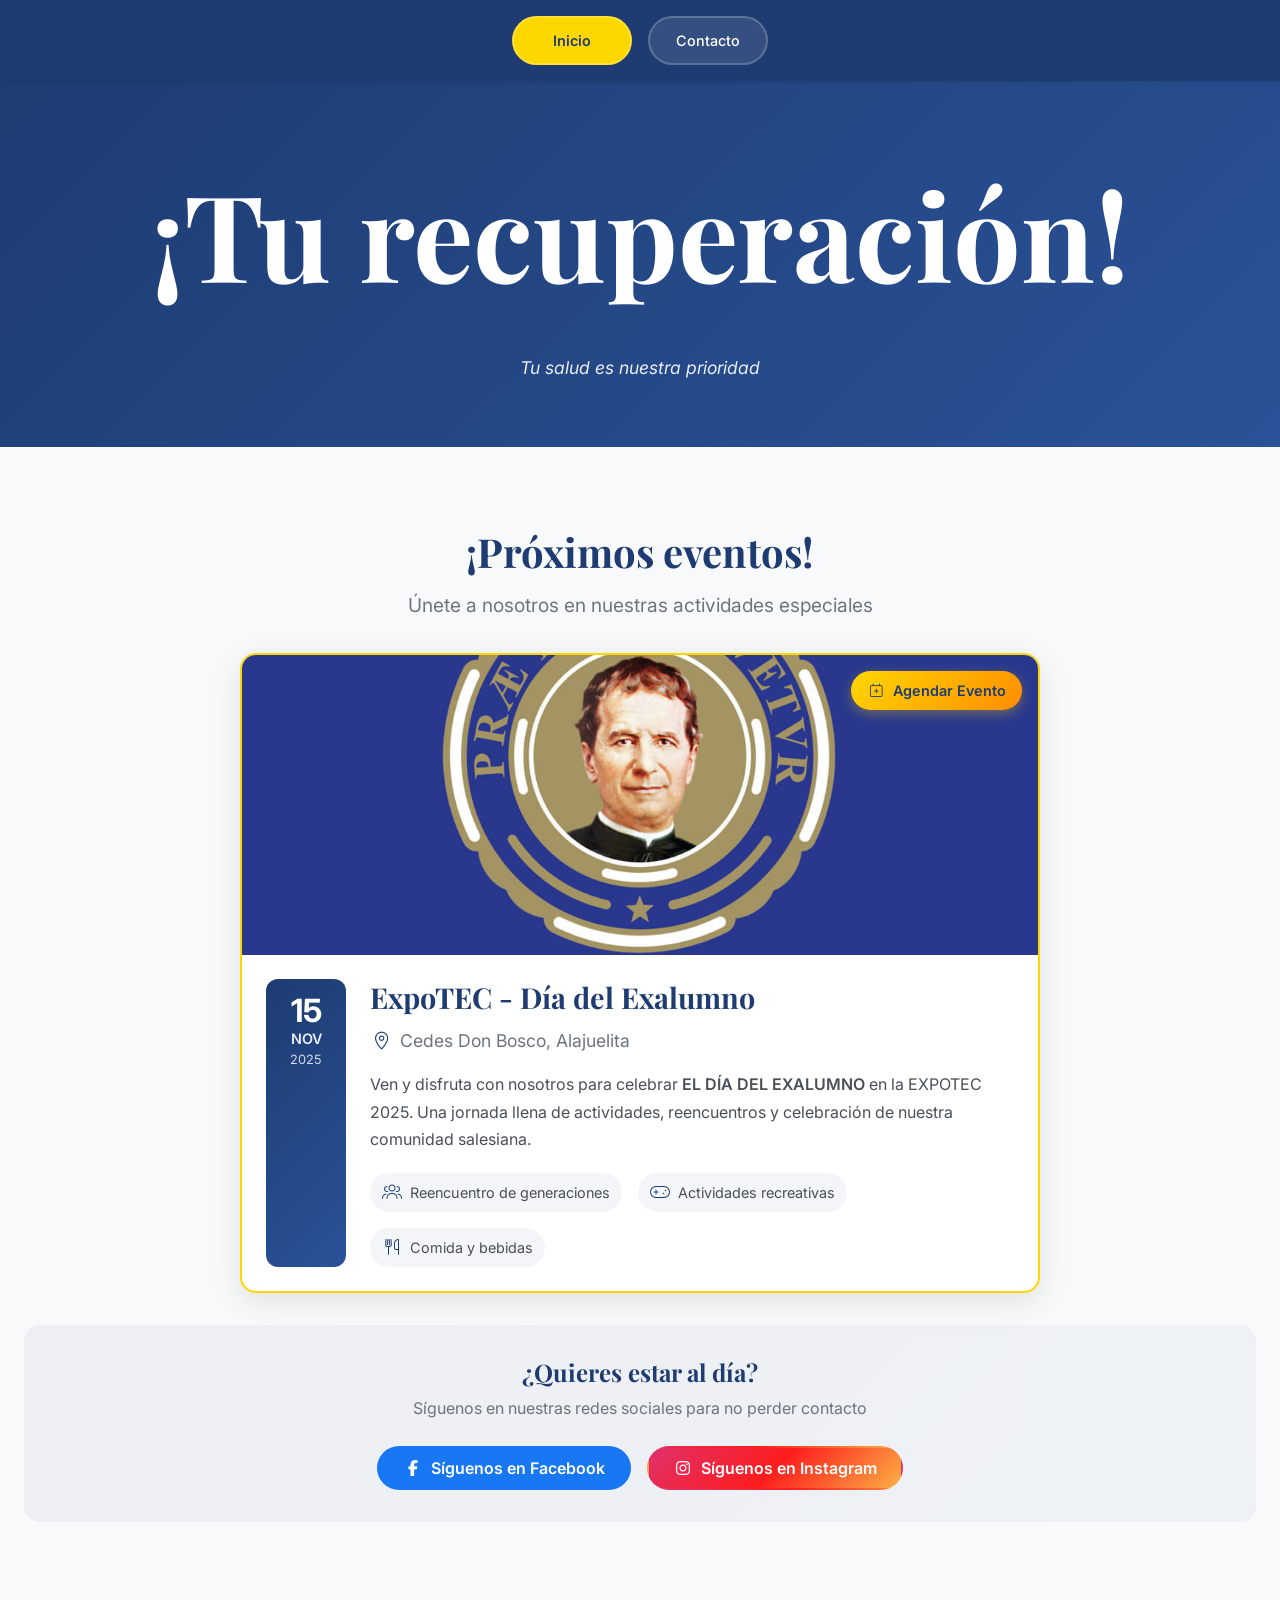
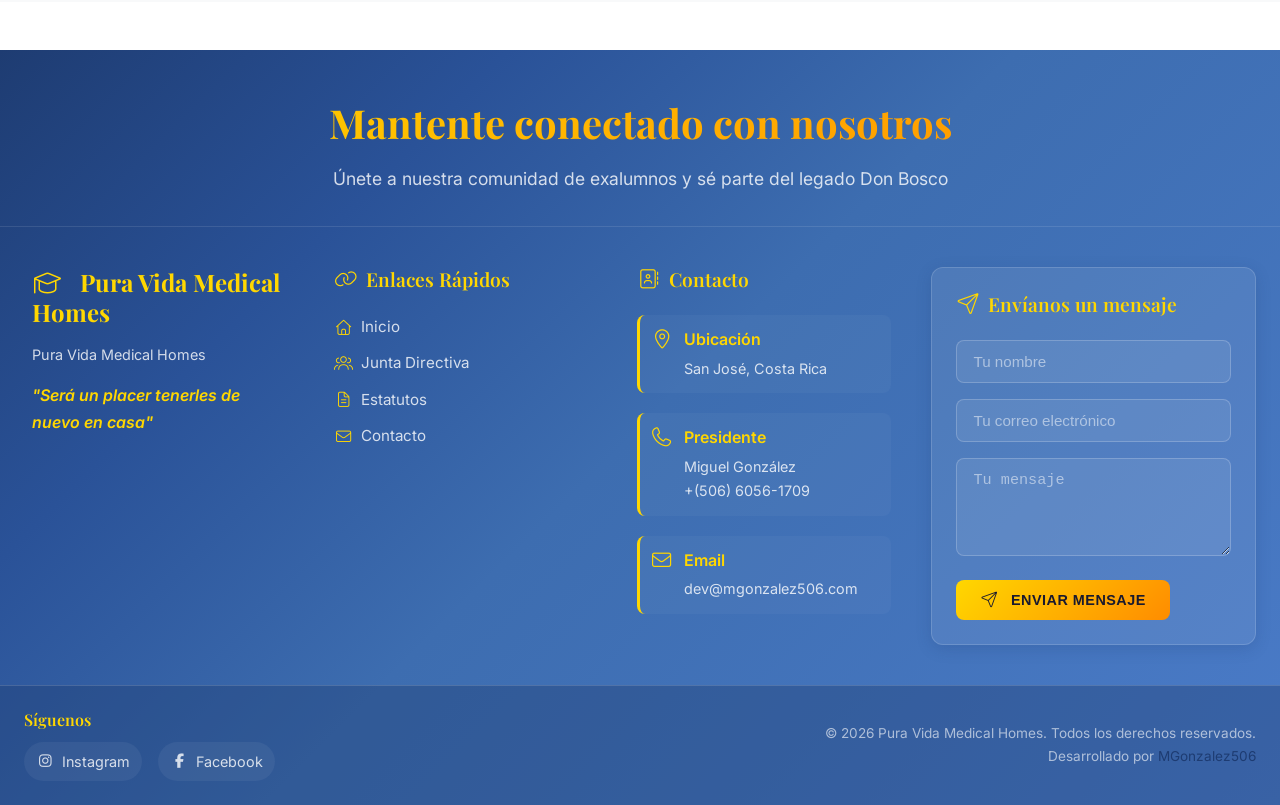
==== commit f9dc82ae: "Cambiar el diseño completamente" ====
--- a/src/index.html
+++ b/src/index.html
@@ -1,378 +1,114 @@
-<!DOCTYPE html>
-<html lang="en">
-<head>
-    <meta charset="UTF-8">
-    <meta name="viewport" content="width=device-width, initial-scale=1.0">
-    <title>PVMS - Pura Vida Medical Stays | Medical Hospitality in Costa Rica</title>
-    <meta name="description" content="Medical hospitality services in San José, Costa Rica. Comfortable accommodation and specialized transportation for medical treatments, surgeries and dental procedures.">
-    <meta name="keywords" content="medical hospitality, medical tourism, medical accommodation, medical transportation, surgeries, dental treatments, San José Costa Rica, medical suites">
-    <meta name="author" content="Pura Vida Medical Stays">
-    
-    <!-- Preconnect for performance improvement -->
-    <link rel="preconnect" href="https://fonts.googleapis.com">
-    <link rel="preconnect" href="https://fonts.gstatic.com" crossorigin>
-    
-    <!-- Open Graph Meta Tags -->
-    <meta property="og:title" content="PVMS - Medical Hospitality in Costa Rica">
-    <meta property="og:description" content="Professional accommodation and transportation services for medical patients, surgeries and dental treatments in San José, Costa Rica.">
-    <meta property="og:type" content="website">
-    <meta property="og:url" content="https://puravidarecoveryhomes.com">
-    
-    <!-- Twitter Card Meta Tags -->
-    <meta name="twitter:card" content="summary_large_image">
-    <meta name="twitter:title" content="PVMS - Medical Hospitality in Costa Rica">
-    <meta name="twitter:description" content="Professional accommodation and transportation services for medical patients, surgeries and dental treatments in San José, Costa Rica.">
-    
-    <!-- Favicon -->
-    <link rel="icon" type="image/png" sizes="32x32" href="./assets/images/favicon-32x32.png">
-    <link rel="icon" type="image/png" sizes="16x16" href="./assets/images/favicon-16x16.png">
-    <link rel="apple-touch-icon" sizes="180x180" href="./assets/images/apple-touch-icon.png">
-    
-    <!-- Fonts -->
-    <link href="https://fonts.googleapis.com/css2?family=Inter:wght@300;400;500;600;700&family=Playfair+Display:ital,wght@0,400;0,500;0,600;1,400;1,500&display=swap" rel="stylesheet">
-    
-    <!-- FontAwesome -->
-    <link rel="stylesheet" href="./assets/fonts/fontawesome/css/all.min.css">
-    
-    <!-- CSS -->
-    <link rel="stylesheet" href="./css/reset.css">
-    <link rel="stylesheet" href="./css/variables.css">
-    <link rel="stylesheet" href="./css/base.css">
-    <link rel="stylesheet" href="./css/components.css">
-    <link rel="stylesheet" href="./css/layout.css">
-    <link rel="stylesheet" href="./css/pages/home.css">
-    <link rel="stylesheet" href="./css/responsive.css">
-</head>
-<body>
-    <!-- Header -->
-    <header class="header" role="banner">
-        <nav class="navbar" role="navigation" aria-label="Navegación principal">
-            <div class="container">
-                <div class="navbar-brand">
-                    <a href="index.html" class="logo">
-                        <!--<div class="logo-initials">PVMS</div>-->
-                        <div class="logo-text">
-                            <span class="brand-name">Pura Vida Medical Stays</span>
-                            <span class="brand-tagline"><em>Medical Hospitality</em></span>
-                        </div>
-                    </a>
-                </div>
+<!DOCTYPE HTML>
+<!--
+	Strongly Typed by HTML5 UP
+	html5up.net | @ajlkn
+	Free for personal and commercial use under the CCA 3.0 license (html5up.net/license)
+-->
+<html>
+	<head>
+		<title>Exalumnos DB Costa Rica</title>
+		<meta charset="utf-8" />
+		<meta name="viewport" content="width=device-width, initial-scale=1, user-scalable=no" />
+		<link rel="stylesheet" href="assets/fontawesome/css/all.min.css" />
+		<link rel="stylesheet" href="assets/css/exadonbosco-custom.css" />
+		<link rel="stylesheet" href="assets/css/header.css" />
+	</head>
+	<body class="homepage">
+		<div id="page-wrapper">
+			<!-- Top Navigation será insertada automáticamente por top-navigation.js -->
 
-                <button class="navbar-toggle" type="button" aria-label="Toggle navigation" aria-expanded="false">
-                    <span class="hamburger-line"></span>
-                    <span class="hamburger-line"></span>
-                    <span class="hamburger-line"></span>
-                </button>
+			<!-- Header -->
+			<section id="header">
+				<div class="container">
+					<!-- Logo -->
+					<h1 id="logo"><a href="index.html">¡Tu recuperación!</a></h1>
+					<p>Tu salud es nuestra prioridad</p>
+				</div>
+			</section>
 
-                <div class="navbar-menu">
-                    <ul class="navbar-nav">
-                        <li class="nav-item">
-                            <a href="#home" class="nav-link">Home</a>
-                        </li>
-                        <li class="nav-item">
-                            <a href="#services" class="nav-link">Services</a>
-                        </li>
-                        <li class="nav-item">
-                            <a href="#location" class="nav-link">Location</a>
-                        </li>
-                        <li class="nav-item">
-                            <a href="contact.html" class="nav-link btn btn-primary btn-contact">Contact</a>
-                        </li>
-                    </ul>
-                </div>
-            </div>
-        </nav>
-    <!-- Main Content -->
-    <main role="main">
-        <!-- Hero Section -->
-        <section class="hero" id="home" aria-labelledby="hero-title" style="background-image: url('./assets/images/Costa-Rica-Medical-Tourism.jpg');">
-            <div class="hero-background">
-                <div class="hero-overlay"></div>
-            </div>
-            
-            <div class="container">
-                <div class="hero-content">
-                    <h1 id="hero-title" class="hero-title">
-                        <em>Your medical treatment</em> is our
-                        <span class="highlight">priority</span>
-                    </h1>
-                    <p class="hero-subtitle">
-                        We offer specialized <em>medical hospitality</em> services in San José, Costa Rica.
-                        Comfortable accommodation and safe transportation for surgeries, medical treatments and dental procedures.
-                    </p>
-                    <div class="hero-actions">
-                        <a href="contact.html" class="btn btn-primary btn-large">
-                            <i class="fas fa-calendar-check"></i>
-                            Book Now
-                        </a>
-                        <a href="#services" class="btn btn-secondary btn-large">
-                            <i class="fas fa-info-circle"></i>
-                            Our Services
-                        </a>
-                    </div>
-                </div>
-            </div>
-        </section>
+			<main class="main-content">
 
-        <!-- Services Section -->
-        <section class="section services" id="services" aria-labelledby="services-title">
-            <div class="container">
-                <div class="section-header">
-                    <h2 id="services-title" class="section-title">Our <em>Services</em></h2>
-                    <p class="section-subtitle">
-                        We provide comprehensive medical hospitality services designed for your <em>comfort and peace of mind</em>
-                    </p>
-                </div>
-                
-                <div class="services-grid">
-                    <div class="service-card">
-                        <div class="service-icon">
-                            <i class="fas fa-plane-arrival"></i>
-                        </div>
-                        <h3 class="service-title">Airport Pickup</h3>
-                        <p class="service-description">
-                            <em>Personalized reception</em> service from Juan Santamaría Airport.
-                            Our team will be waiting to comfortably transport you to your accommodation.
-                        </p>
-                    </div>
-                    
-                    <div class="service-card">
-                        <div class="service-icon">
-                            <i class="fas fa-home"></i>
-                        </div>
-                        <h3 class="service-title">Specialized Accommodation</h3>
-                        <p class="service-description">
-                            <em>Fully equipped</em> apartments in San José, specially designed 
-                            for medical guests with all amenities for optimal recovery.
-                        </p>
-                    </div>
-                    
-                    <div class="service-card">
-                        <div class="service-icon">
-                            <i class="fas fa-car-side"></i>
-                        </div>
-                        <h3 class="service-title">Specialized Transportation</h3>
-                        <p class="service-description">
-                            <em>Specialized driver</em> service to transport you to medical centers,
-                            dental clinics, hospitals and laboratories in San José with punctuality and safety.
-                        </p>
-                    </div>
-                    
-                    <div class="service-card">
-                        <div class="service-icon">
-                            <i class="fas fa-hospital"></i>
-                        </div>
-                        <h3 class="service-title">Medical Coordination</h3>
-                        <p class="service-description">
-                            <em>Professional assistance</em> in coordinating medical appointments, surgeries, 
-                            dental treatments and communication with specialized health centers.
-                        </p>
-                    </div>
-                    
-                    <div class="service-card">
-                        <div class="service-icon">
-                            <i class="fas fa-clock"></i>
-                        </div>
-                        <h3 class="service-title">24/7 Availability</h3>
-                        <p class="service-description">
-                            Our team is available <em>24 hours</em> to assist 
-                            with any need or emergency during your stay.
-                        </p>
-                    </div>
-                    
-                    <div class="service-card">
-                        <div class="service-icon">
-                            <i class="fas fa-language"></i>
-                        </div>
-                        <h3 class="service-title">Bilingual Assistance</h3>
-                        <p class="service-description">
-                            <em>Certified bilingual</em> staff to ensure clear
-                            and effective communication throughout your medical experience.
-                        </p>
-                    </div>
-                </div>
-            </div>
-        </section>
+			<!-- Features -->
+			<section class="features section">
+				<div class="container">
+					<div class="text-center mb-12">
+						<h2 class="section-title">¡Próximos eventos!</h2>
+						<p class="section-subtitle">Únete a nosotros en nuestras actividades especiales</p>
+					</div>
+					<div class="events-grid">
+						<div class="event-card featured-event">
+							<div class="event-image">
+								<img src="images/machote.jpeg" alt="Día del Exalumno 2025" />
+								<a href="https://calendar.google.com/calendar/render?action=TEMPLATE&text=D%C3%ADa%20del%20Exalumno%20-%20EXPOTEC%202025&dates=20251115T140000Z/20251115T220000Z&details=Ven%20y%20disfruta%20con%20nosotros%20para%20celebrar%20EL%20D%C3%8DA%20DEL%20EXALUMNO%20en%20la%20EXPOTEC%202025.%20Una%20jornada%20llena%20de%20actividades%2C%20reencuentros%20y%20celebraci%C3%B3n%20de%20nuestra%20comunidad%20salesiana.&location=Cedes%20Don%20Bosco%2C%20Alajuelita%2C%20Costa%20Rica&sf=true&output=xml" 
+								   target="_blank" 
+								   class="event-badge">
+									<i class="fal fa-calendar-plus"></i>
+									<span>Agendar Evento</span>
+								</a>
+							</div>
+							<div class="event-content">
+								<div class="event-date">
+									<div class="date-day">15</div>
+									<div class="date-month">NOV</div>
+									<div class="date-year">2025</div>
+								</div>
+								<div class="event-details">
+									<h3 class="event-title">ExpoTEC - Día del Exalumno</h3>
+									<div class="event-location">
+										<i class="fal fa-map-marker-alt text-primary mr-2"></i>
+										Cedes Don Bosco, Alajuelita
+									</div>
+									<p class="event-description">
+										Ven y disfruta con nosotros para celebrar <strong>EL DÍA DEL EXALUMNO</strong> en la EXPOTEC 2025. 
+										Una jornada llena de actividades, reencuentros y celebración de nuestra comunidad salesiana.
+									</p>
+									<div class="event-highlights">
+										<div class="highlight-item">
+											<i class="fal fa-users text-primary"></i>
+											<span>Reencuentro de generaciones</span>
+										</div>
+										<div class="highlight-item">
+											<i class="fal fa-gamepad text-primary"></i>
+											<span>Actividades recreativas</span>
+										</div>
+										<div class="highlight-item">
+											<i class="fal fa-utensils text-primary"></i>
+											<span>Comida y bebidas</span>
+										</div>
+									</div>
+								</div>
+							</div>
+						</div>
+					</div>
+					<div class="section-actions text-center mt-12">
+						<div class="actions-content">
+							<h3 class="actions-title">¿Quieres estar al día?</h3>
+							<p class="actions-subtitle">Síguenos en nuestras redes sociales para no perder contacto</p>
+							<div class="social-buttons">
+								<a href="https://www.facebook.com/mgonzalez506/" 
+								   target="_blank" 
+								   class="btn btn-social btn-facebook">
+									<i class="fab fa-facebook-f mr-2"></i>
+									Síguenos en Facebook
+								</a>
+								<a href="https://www.instagram.com/mgonzalez506/" 
+								   target="_blank" 
+								   class="btn btn-social btn-instagram">
+									<i class="fab fa-instagram mr-2"></i>
+									Síguenos en Instagram
+								</a>
+							</div>
+						</div>
+					</div>
+				</div>
+			</section>
 
-        <!-- Location Section -->
-        <section id="location" class="location-section">
-            <div class="container">
-                <h2 class="section-title">Location</h2>
-                <div class="location-content">
-                    <div class="location-text">
-                        <h3>San José, Costa Rica</h3>
-                        <p>
-                            We are strategically located in <strong>San José</strong>, the capital of Costa Rica, 
-                            providing easy access to the country's <strong>best hospitals and medical centers</strong>. 
-                            Our location allows you to receive high-quality medical care while enjoying the 
-                            hospitality and natural beauty that characterizes our beautiful country.
-                        </p>
-                        <ul class="location-benefits">
-                            <li>
-                                <i class="fas fa-check"></i>
-                                Close to the best medical centers
-                            </li>
-                            <li>
-                                <i class="fas fa-check"></i>
-                                Juan Santamaría International Airport 30 minutes away
-                            </li>
-                            <li>
-                                <i class="fas fa-check"></i>
-                                Safe and quiet residential area
-                            </li>
-                            <li>
-                                <i class="fas fa-check"></i>
-                                Easy access to pharmacies and commercial centers
-                            </li>
-                        </ul>
-                    </div>
-                    <div class="location-image">
-                        <!-- Print working directory on the console -->
-                        <script>console.log("Current working directory:", window.location.pathname);</script>
-                        <img src="./assets/images/Costa-Rica-Medical-Tourism.jpg" alt="Costa Rica - San José" />
-                    </div>
-                </div>
-            </div>
-        </section>
-        <!-- Why Choose Us Section -->
-        <section class="features" aria-labelledby="features-title">
-            <div class="container">
-                <h2 id="features-title" class="section-title">Why Choose Us?</h2>
-                <div class="features-grid">
-                    <article class="feature-card">
-                        <div class="feature-icon">
-                            <i class="fas fa-user-md" aria-hidden="true"></i>
-                        </div>
-                        <h3 class="feature-title">Professional Team</h3>
-                        <p class="feature-description">Healthcare coordinators and specialized staff with extensive experience in medical hospitality.</p>
-                    </article>
-                    <article class="feature-card">
-                        <div class="feature-icon">
-                            <i class="fas fa-leaf" aria-hidden="true"></i>
-                        </div>
-                        <h3 class="feature-title">Natural Environment</h3>
-                        <p class="feature-description">Located in the natural beauty of Costa Rica, promoting healing and wellness in a peaceful setting.</p>
-                    </article>
-                    <article class="feature-card">
-                        <div class="feature-icon">
-                            <i class="fas fa-heart" aria-hidden="true"></i>
-                        </div>
-                        <h3 class="feature-title">Personalized Care</h3>
-                        <p class="feature-description">Services adapted to the specific needs of each medical guest and their treatment requirements.</p>
-                    </article>
-                    <article class="feature-card">
-                        <div class="feature-icon">
-                            <i class="fas fa-clock" aria-hidden="true"></i>
-                        </div>
-                        <h3 class="feature-title">24/7 Availability</h3>
-                        <p class="feature-description">Continuous support throughout your entire medical treatment process and recovery period.</p>
-                    </article>
-                </div>
-            </div>
-        </section>
-
-        <!-- CTA Section -->
-        <section class="cta" aria-labelledby="cta-title">
-            <div class="container">
-                <div class="cta-content">
-                    <h2 id="cta-title" class="cta-title">Ready to Start Your Medical Journey?</h2>
-                    <p class="cta-description">Don't wait any longer. The first step towards quality medical care begins today.</p>
-                    <a href="contact.html" class="btn btn-primary btn-large">
-                        <i class="fas fa-paper-plane" aria-hidden="true"></i>
-                        Contact Now
-                    </a>
-                </div>
-            </div>
-        </section>
-    </main>
-
-    <!-- Footer -->
-    <footer class="footer" role="contentinfo">
-        <div class="container">
-            <div class="footer-content">
-                <div class="footer-section">
-                    <div class="footer-brand">
-                        <div class="footer-logo">PVMS</div>
-                        <h3 class="footer-title">Pura Vida Medical Stays</h3>
-                        <p class="footer-subtitle"><em>Medical Hospitality</em></p>
-                    </div>
-                    <p class="footer-description">
-                        Professional accommodation and specialized transportation services 
-                        for medical patients, surgeries and dental treatments in <em>San José, Costa Rica</em>.
-                    </p>
-                    <div class="footer-social">
-                        <a href="#" class="social-link" aria-label="Facebook">
-                            <i class="fab fa-facebook-f"></i>
-                        </a>
-                        <a href="#" class="social-link" aria-label="Instagram">
-                            <i class="fab fa-instagram"></i>
-                        </a>
-                        <a href="#" class="social-link" aria-label="WhatsApp">
-                            <i class="fab fa-whatsapp"></i>
-                        </a>
-                        <a href="#" class="social-link" aria-label="LinkedIn">
-                            <i class="fab fa-linkedin-in"></i>
-                        </a>
-                    </div>
-                </div>
-                
-                <div class="footer-section">
-                    <h4 class="footer-subtitle">Services</h4>
-                    <ul class="footer-links">
-                        <li><a href="#services">Airport Pickup</a></li>
-                        <li><a href="#services">Accommodation</a></li>
-                        <li><a href="#services">Medical Transportation</a></li>
-                        <li><a href="#services">24/7 Assistance</a></li>
-                    </ul>
-                </div>
-                
-                <div class="footer-section">
-                    <h4 class="footer-subtitle">Information</h4>
-                    <ul class="footer-links">
-                        <li><a href="contact.html">Contact</a></li>
-                        <li><a href="#location">Location</a></li>
-                        <li><a href="#">Frequently Asked Questions</a></li>
-                    </ul>
-                </div>
-                
-                <div class="footer-section">
-                    <h4 class="footer-subtitle">Contact</h4>
-                    <div class="footer-contact">
-                        <div class="contact-item">
-                            <i class="fas fa-map-marker-alt"></i>
-                            <span>San José, Costa Rica</span>
-                        </div>
-                        <div class="contact-item">
-                            <i class="fas fa-phone"></i>
-                            <a href="tel:+50625551234">+506 2555-1234</a>
-                        </div>
-                        <div class="contact-item">
-                            <i class="fas fa-envelope"></i>
-                            <a href="mailto:info@puravidamedicalstays.com">info@puravidamedicalstays.com</a>
-                        </div>
-                        <div class="contact-item">
-                            <i class="fab fa-whatsapp"></i>
-                            <a href="https://wa.me/50625551234">WhatsApp</a>
-                        </div>
-                    </div>
-                </div>
-            </div>
-            
-            <div class="footer-bottom">
-                <div class="footer-copyright">
-                    <p>&copy; 2024 Pura Vida Medical Stays. All rights reserved.</p>
-                </div>
-                <div class="footer-legal">
-                    <a href="#">Privacy Policy</a>
-                    <a href="#">Terms of Service</a>
-                </div>
-            </div>
-        </div>
-    </footer>
-
-    <!-- JavaScript -->
-    <script src="./js/utils.js"></script>
-    <script src="./js/navigation.js"></script>
-    <script src="./js/main.js"></script>
-</body>
+			<!-- Footer será insertado automáticamente por footer-manager.js -->
+			</main>
+		</div>
+		<!-- Scripts -->
+		<script src="assets/js/jquery.min.js"></script>
+		<script src="assets/js/top-navigation.js"></script>
+		<script src="assets/js/footer-manager.js"></script>
+	</body>
 </html>
--- a/src/assets/css/exadonbosco-custom.css
+++ b/src/assets/css/exadonbosco-custom.css
@@ -0,0 +1,1741 @@
+/**
+ * ExadonboscoCR - Custom Proprietary CSS Framework
+ * Copyright 2025 - Asociación Comunidad de Exalumnos y Exalumnas de Don Bosco Costa Rica
+ * Custom design system independent of HTML5 UP template
+ */
+
+/* ==========================================================================
+   Google Fonts Import
+   ========================================================================== */
+@import url('https://fonts.googleapis.com/css2?family=Inter:wght@300;400;500;600;700;800&family=Playfair+Display:wght@400;500;600;700&display=swap');
+
+/* ==========================================================================
+   CSS Custom Properties (Variables)
+   ========================================================================== */
+:root {
+    /* Colors */
+    --primary-blue: #1e3c72;
+    --secondary-blue: #2a5298;
+    --accent-gold: #ffd700;
+    --success-green: #28a745;
+    --warning-orange: #fd7e14;
+    --danger-red: #dc3545;
+    
+    /* Grays */
+    --gray-100: #f8f9fa;
+    --gray-200: #e9ecef;
+    --gray-300: #dee2e6;
+    --gray-400: #ced4da;
+    --gray-500: #adb5bd;
+    --gray-600: #6c757d;
+    --gray-700: #495057;
+    --gray-800: #343a40;
+    --gray-900: #212529;
+    
+    /* Typography */
+    --font-primary: 'Inter', -apple-system, BlinkMacSystemFont, 'Segoe UI', 'Roboto', sans-serif;
+    --font-heading: 'Playfair Display', Georgia, serif;
+    
+    /* Font Sizes */
+    --fs-xs: 0.75rem;
+    --fs-sm: 0.875rem;
+    --fs-base: 1rem;
+    --fs-lg: 1.125rem;
+    --fs-xl: 1.25rem;
+    --fs-2xl: 1.5rem;
+    --fs-3xl: 1.875rem;
+    --fs-4xl: 2.25rem;
+    --fs-5xl: 3rem;
+    --fs-6xl: 3.75rem;
+    
+    /* Spacing */
+    --space-1: 0.25rem;
+    --space-2: 0.5rem;
+    --space-3: 0.75rem;
+    --space-4: 1rem;
+    --space-5: 1.25rem;
+    --space-6: 1.5rem;
+    --space-8: 2rem;
+    --space-10: 2.5rem;
+    --space-12: 3rem;
+    --space-16: 4rem;
+    --space-20: 5rem;
+    --space-24: 6rem;
+    
+    /* Shadows */
+    --shadow-sm: 0 1px 2px 0 rgb(0 0 0 / 0.05);
+    --shadow-base: 0 1px 3px 0 rgb(0 0 0 / 0.1), 0 1px 2px -1px rgb(0 0 0 / 0.1);
+    --shadow-md: 0 4px 6px -1px rgb(0 0 0 / 0.1), 0 2px 4px -2px rgb(0 0 0 / 0.1);
+    --shadow-lg: 0 10px 15px -3px rgb(0 0 0 / 0.1), 0 4px 6px -4px rgb(0 0 0 / 0.1);
+    --shadow-xl: 0 20px 25px -5px rgb(0 0 0 / 0.1), 0 8px 10px -6px rgb(0 0 0 / 0.1);
+    
+    /* Border Radius */
+    --radius-sm: 0.125rem;
+    --radius-base: 0.25rem;
+    --radius-md: 0.375rem;
+    --radius-lg: 0.5rem;
+    --radius-xl: 0.75rem;
+    --radius-2xl: 1rem;
+    --radius-full: 9999px;
+    
+    /* Transitions */
+    --transition-fast: 150ms ease-in-out;
+    --transition-base: 250ms ease-in-out;
+    --transition-slow: 350ms ease-in-out;
+    
+    /* Container Widths */
+    --container-sm: 640px;
+    --container-md: 768px;
+    --container-lg: 1024px;
+    --container-xl: 1280px;
+    --container-2xl: 1536px;
+}
+
+/* ==========================================================================
+   Reset and Base Styles
+   ========================================================================== */
+*, *::before, *::after {
+    box-sizing: border-box;
+    margin: 0;
+    padding: 0;
+}
+
+html {
+    font-size: 16px;
+    scroll-behavior: smooth;
+    -webkit-font-smoothing: antialiased;
+    -moz-osx-font-smoothing: grayscale;
+}
+
+body {
+    font-family: var(--font-primary);
+    font-size: var(--fs-base);
+    line-height: 1.6;
+    color: var(--gray-800);
+    background-color: #ffffff;
+    overflow-x: hidden;
+}
+
+/* ==========================================================================
+   Typography
+   ========================================================================== */
+h1, h2, h3, h4, h5, h6 {
+    font-family: var(--font-heading);
+    font-weight: 600;
+    line-height: 1.25;
+    margin-bottom: var(--space-4);
+    color: var(--gray-900);
+}
+
+h1 { font-size: var(--fs-5xl); }
+h2 { font-size: var(--fs-4xl); }
+h3 { font-size: var(--fs-3xl); }
+h4 { font-size: var(--fs-2xl); }
+h5 { font-size: var(--fs-xl); }
+h6 { font-size: var(--fs-lg); }
+
+p {
+    margin-bottom: var(--space-4);
+    line-height: 1.7;
+}
+
+a {
+    color: var(--primary-blue);
+    text-decoration: none;
+    transition: color var(--transition-base);
+}
+
+a:hover {
+    color: var(--secondary-blue);
+}
+
+strong, b {
+    font-weight: 600;
+}
+
+em, i {
+    font-style: italic;
+}
+
+/* ==========================================================================
+   Layout Components
+   ========================================================================== */
+
+/* Container */
+.container {
+    width: 100%;
+    max-width: var(--container-xl);
+    margin: 0 auto;
+    padding: 0 var(--space-6);
+}
+
+/* Container variations - inherit base container properties */
+.container-sm { 
+    width: 100%;
+    max-width: var(--container-sm); 
+    margin: 0 auto;
+    padding: 0 var(--space-6);
+}
+
+.container-md { 
+    width: 100%;
+    max-width: var(--container-md); 
+    margin: 0 auto;
+    padding: 0 var(--space-6);
+}
+
+.container-lg { 
+    width: 100%;
+    max-width: var(--container-lg); 
+    margin: 0 auto;
+    padding: 0 var(--space-6);
+}
+
+.container-xl { 
+    width: 100%;
+    max-width: var(--container-xl); 
+    margin: 0 auto;
+    padding: 0 var(--space-6);
+}
+
+.container-2xl { 
+    width: 100%;
+    max-width: var(--container-2xl); 
+    margin: 0 auto;
+    padding: 0 var(--space-6);
+}
+
+/* Container Responsive Adjustments */
+@media (max-width: 768px) {
+    .container,
+    .container-sm,
+    .container-md,
+    .container-lg,
+    .container-xl,
+    .container-2xl {
+        padding: 0 var(--space-4);
+    }
+}
+
+@media (max-width: 480px) {
+    .container,
+    .container-sm,
+    .container-md,
+    .container-lg,
+    .container-xl,
+    .container-2xl {
+        padding: 0 var(--space-3);
+    }
+}
+
+/* Grid System */
+.row {
+    display: flex;
+    flex-wrap: wrap;
+    margin: 0 calc(var(--space-3) * -1);
+}
+
+.col {
+    flex: 1;
+    padding: 0 var(--space-3);
+}
+
+.col-1 { flex: 0 0 8.333333%; max-width: 8.333333%; }
+.col-2 { flex: 0 0 16.666667%; max-width: 16.666667%; }
+.col-3 { flex: 0 0 25%; max-width: 25%; }
+.col-4 { flex: 0 0 33.333333%; max-width: 33.333333%; }
+.col-5 { flex: 0 0 41.666667%; max-width: 41.666667%; }
+.col-6 { flex: 0 0 50%; max-width: 50%; }
+.col-7 { flex: 0 0 58.333333%; max-width: 58.333333%; }
+.col-8 { flex: 0 0 66.666667%; max-width: 66.666667%; }
+.col-9 { flex: 0 0 75%; max-width: 75%; }
+.col-10 { flex: 0 0 83.333333%; max-width: 83.333333%; }
+.col-11 { flex: 0 0 91.666667%; max-width: 91.666667%; }
+.col-12 { flex: 0 0 100%; max-width: 100%; }
+
+/* Sections */
+.section {
+    padding: var(--space-20) 0;
+}
+
+.section-sm { padding: var(--space-12) 0; }
+.section-lg { padding: var(--space-24) 0; }
+
+/* ==========================================================================
+   Form Styles
+   ========================================================================== */
+.form-input {
+    width: 100%;
+    padding: var(--space-3) var(--space-4);
+    font-family: var(--font-primary);
+    font-size: var(--fs-base);
+    border: 2px solid var(--gray-300);
+    border-radius: var(--radius-lg);
+    background: white;
+    transition: all var(--transition-base);
+}
+
+.form-input:focus {
+    outline: none;
+    border-color: var(--primary-blue);
+    box-shadow: 0 0 0 3px rgba(30, 60, 114, 0.1);
+}
+
+.form-input::placeholder {
+    color: var(--gray-500);
+}
+
+/* Contact Items */
+.contact-item {
+    display: flex;
+    align-items: center;
+    color: var(--gray-300);
+}
+
+.contact-item i {
+    width: 20px;
+    text-align: center;
+}
+
+.contact-item a {
+    color: var(--gray-300);
+}
+
+.contact-item a:hover {
+    color: var(--accent-gold);
+}
+
+/* ==========================================================================
+   Components
+   ========================================================================== */
+
+/* Buttons */
+.btn {
+    display: inline-flex;
+    align-items: center;
+    justify-content: center;
+    padding: var(--space-3) var(--space-6);
+    font-family: var(--font-primary);
+    font-size: var(--fs-base);
+    font-weight: 500;
+    line-height: 1;
+    text-align: center;
+    text-decoration: none;
+    border: 2px solid transparent;
+    border-radius: var(--radius-lg);
+    cursor: pointer;
+    transition: all var(--transition-base);
+    white-space: nowrap;
+}
+
+.btn:focus {
+    outline: 2px solid var(--primary-blue);
+    outline-offset: 2px;
+}
+
+.btn-primary {
+    background: linear-gradient(135deg, var(--primary-blue) 0%, var(--secondary-blue) 100%);
+    color: white;
+    border-color: var(--primary-blue);
+}
+
+.btn-primary:hover {
+    background: linear-gradient(135deg, var(--secondary-blue) 0%, var(--primary-blue) 100%);
+    transform: translateY(-2px);
+    box-shadow: var(--shadow-lg);
+}
+
+.btn-secondary {
+    background: white;
+    color: var(--primary-blue);
+    border-color: var(--primary-blue);
+}
+
+.btn-secondary:hover {
+    background: var(--primary-blue);
+    color: white;
+}
+
+.btn-outline {
+    background: transparent;
+    color: var(--primary-blue);
+    border-color: var(--primary-blue);
+}
+
+.btn-outline:hover {
+    background: var(--primary-blue);
+    color: white;
+}
+
+.btn-lg {
+    padding: var(--space-4) var(--space-8);
+    font-size: var(--fs-lg);
+}
+
+.btn-sm {
+    padding: var(--space-2) var(--space-4);
+    font-size: var(--fs-sm);
+}
+
+/* Cards */
+.card {
+    background: white;
+    border-radius: var(--radius-xl);
+    box-shadow: var(--shadow-base);
+    overflow: hidden;
+    transition: all var(--transition-base);
+}
+
+.card:hover {
+    transform: translateY(-4px);
+    box-shadow: var(--shadow-xl);
+}
+
+.card-header {
+    padding: var(--space-6);
+    background: var(--gray-100);
+    border-bottom: 1px solid var(--gray-200);
+}
+
+.card-body {
+    padding: var(--space-6);
+}
+
+.card-footer {
+    padding: var(--space-6);
+    background: var(--gray-100);
+    border-top: 1px solid var(--gray-200);
+}
+
+.card-image {
+    width: 100%;
+    height: 200px;
+    object-fit: cover;
+}
+
+/* Features Grid */
+.features {
+    padding: var(--space-20) 0;
+    background: var(--gray-100);
+}
+
+.features-grid {
+    display: grid;
+    grid-template-columns: repeat(auto-fit, minmax(300px, 1fr));
+    gap: var(--space-8);
+    margin-top: var(--space-12);
+}
+
+.feature-card {
+    background: white;
+    padding: var(--space-8);
+    border-radius: var(--radius-xl);
+    text-align: center;
+    box-shadow: var(--shadow-base);
+    transition: all var(--transition-base);
+}
+
+.feature-card:hover {
+    transform: translateY(-4px);
+    box-shadow: var(--shadow-xl);
+}
+
+.feature-card .icon {
+    width: 80px;
+    height: 80px;
+    margin: 0 auto var(--space-6);
+    background: linear-gradient(135deg, var(--primary-blue) 0%, var(--secondary-blue) 100%);
+    border-radius: var(--radius-full);
+    display: flex;
+    align-items: center;
+    justify-content: center;
+    color: white;
+    font-size: var(--fs-2xl);
+}
+
+/* Footer */
+.footer {
+    background: var(--gray-900);
+    color: var(--gray-300);
+    padding: var(--space-20) 0 var(--space-8);
+}
+
+.footer h3 {
+    color: white;
+    margin-bottom: var(--space-4);
+}
+
+.footer a {
+    color: var(--gray-300);
+    transition: color var(--transition-base);
+}
+
+.footer a:hover {
+    color: var(--accent-gold);
+}
+
+.footer-bottom {
+    margin-top: var(--space-12);
+    padding-top: var(--space-8);
+    border-top: 1px solid var(--gray-700);
+    text-align: center;
+    color: var(--gray-500);
+}
+
+/* Footer Sections Separation */
+.footer-separator {
+    border: none;
+    border-top: 2px solid var(--gray-700);
+    margin: var(--space-8) 0;
+    opacity: 0.5;
+}
+
+.contact-section-title {
+    font-size: var(--fs-lg);
+    font-weight: 600;
+    color: var(--accent-gold);
+    margin-bottom: var(--space-4);
+    padding-bottom: var(--space-2);
+    border-bottom: 1px solid var(--gray-700);
+}
+
+.contact-section {
+    padding: var(--space-4) 0;
+}
+
+.social-section {
+    padding: var(--space-4) 0;
+}
+
+/* Responsive adjustments for footer */
+@media (max-width: 768px) {
+    .footer .col-6.col-sm-12 {
+        margin-bottom: var(--space-8);
+    }
+    
+    .footer-separator {
+        display: block !important;
+        margin: var(--space-6) 0;
+    }
+    
+    .contact-section, .social-section {
+        margin-bottom: var(--space-6);
+    }
+}
+
+/* ==========================================================================
+   Modern Footer Styles
+   ========================================================================== */
+
+.footer-modern {
+    background: linear-gradient(135deg, #1e3c72 0%, #2a5298 25%, #3d6db0 50%, #4a7bc8 100%);
+    color: #ffffff;
+    margin-top: var(--space-12);
+}
+
+/* Footer Header */
+.footer-header {
+    padding: var(--space-12) 0 var(--space-8) 0;
+    text-align: center;
+    border-bottom: 1px solid rgba(255, 255, 255, 0.1);
+}
+
+.footer-main-title {
+    font-size: 2.5rem;
+    font-weight: 700;
+    margin-bottom: var(--space-4);
+    background: linear-gradient(135deg, #ffd700, #ff8c00);
+    -webkit-background-clip: text;
+    -webkit-text-fill-color: transparent;
+    background-clip: text;
+}
+
+.footer-subtitle {
+    font-size: 1.1rem;
+    color: rgba(255, 255, 255, 0.8);
+    margin-bottom: 0;
+}
+
+/* Footer Content */
+.footer-content {
+    padding: var(--space-10) 0;
+}
+
+.footer-grid {
+    display: grid;
+    grid-template-columns: 1fr 1fr 1fr 1.2fr;
+    gap: var(--space-8);
+    align-items: start;
+}
+
+.footer-column {
+    padding: 0 var(--space-2);
+}
+
+.footer-form-column {
+    background: rgba(255, 255, 255, 0.08);
+    padding: var(--space-6);
+    border-radius: 12px;
+    border: 1px solid rgba(255, 255, 255, 0.15);
+    box-shadow: 0 4px 15px rgba(30, 60, 114, 0.2);
+}
+
+/* Brand Section */
+.footer-brand-title {
+    font-size: 1.5rem;
+    font-weight: 700;
+    margin-bottom: var(--space-4);
+    color: #ffd700;
+}
+
+.footer-brand-description {
+    font-size: 0.9rem;
+    line-height: 1.6;
+    color: rgba(255, 255, 255, 0.8);
+    margin-bottom: var(--space-4);
+}
+
+.footer-motto {
+    font-style: italic;
+    font-weight: 600;
+    font-size: 1rem;
+}
+
+/* Column Titles */
+.footer-column-title {
+    font-size: 1.2rem;
+    font-weight: 600;
+    margin-bottom: var(--space-6);
+    color: #ffd700;
+    display: flex;
+    align-items: center;
+}
+
+/* Footer Icons */
+.footer-icon {
+    color: #ffd700 !important;
+}
+
+/* Footer Golden Text */
+.footer-golden-text {
+    color: #ffd700 !important;
+    font-weight: 600;
+}
+
+/* Footer Link */
+.footer-link {
+    color: #ffd700 !important;
+    text-decoration: none;
+    font-weight: 600;
+    transition: all 0.3s ease;
+}
+
+.footer-link:hover {
+    color: #ffed4e !important;
+    text-decoration: underline;
+}
+
+/* Links */
+.footer-links {
+    list-style: none;
+    padding: 0;
+    margin: 0;
+}
+
+.footer-links li {
+    margin-bottom: var(--space-3);
+}
+
+.footer-links a {
+    color: rgba(255, 255, 255, 0.8);
+    text-decoration: none;
+    transition: all 0.3s ease;
+    display: flex;
+    align-items: center;
+    font-size: 0.95rem;
+}
+
+.footer-links a:hover {
+    color: #ffd700;
+    transform: translateX(5px);
+}
+
+/* Contact Info */
+.footer-contact-info .contact-item {
+    display: flex;
+    align-items: flex-start;
+    margin-bottom: var(--space-5);
+    padding: var(--space-3);
+    background: rgba(255, 255, 255, 0.03);
+    border-radius: 8px;
+    border-left: 3px solid #ffd700;
+}
+
+.footer-contact-info .contact-item i {
+    font-size: 1.2rem;
+    margin-right: var(--space-3);
+    margin-top: 2px;
+    min-width: 20px;
+}
+
+.contact-content strong {
+    display: block;
+    color: #ffd700;
+    font-weight: 600;
+    margin-bottom: var(--space-1);
+}
+
+.contact-content p {
+    margin: 0;
+    color: rgba(255, 255, 255, 0.8);
+    font-size: 0.9rem;
+}
+
+.contact-content a {
+    color: rgba(255, 255, 255, 0.8);
+    text-decoration: none;
+    transition: color 0.3s ease;
+}
+
+.contact-content a:hover {
+    color: #ffd700;
+}
+
+/* Modern Form Styles */
+.footer-contact-form .form-group {
+    margin-bottom: var(--space-4);
+}
+
+.form-input-modern {
+    width: 100%;
+    padding: var(--space-3) var(--space-4);
+    background: rgba(255, 255, 255, 0.08);
+    border: 1px solid rgba(255, 255, 255, 0.2);
+    border-radius: 8px;
+    color: #ffffff;
+    font-size: 0.95rem;
+    transition: all 0.3s ease;
+}
+
+.form-input-modern::placeholder {
+    color: rgba(255, 255, 255, 0.5);
+}
+
+.form-input-modern:focus {
+    outline: none;
+    border-color: #ffd700;
+    background: rgba(255, 255, 255, 0.12);
+    box-shadow: 0 0 0 3px rgba(255, 215, 0, 0.1);
+}
+
+.btn-modern {
+    padding: var(--space-3) var(--space-6);
+    border: none;
+    border-radius: 8px;
+    font-weight: 600;
+    text-transform: uppercase;
+    letter-spacing: 0.5px;
+    transition: all 0.3s ease;
+    cursor: pointer;
+    font-size: 0.9rem;
+}
+
+.btn-primary-modern {
+    background: linear-gradient(135deg, #ffd700, #ff8c00);
+    color: #1a1a2e;
+}
+
+.btn-primary-modern:hover {
+    transform: translateY(-2px);
+    box-shadow: 0 8px 25px rgba(255, 215, 0, 0.3);
+}
+
+/* Footer Bottom Section */
+.footer-bottom-section {
+    background: rgba(30, 60, 114, 0.4); /* Matching top-nav color with transparency */
+    padding: var(--space-6) 0;
+    border-top: 1px solid rgba(255, 255, 255, 0.15);
+}
+
+.footer-bottom-content {
+    display: flex;
+    justify-content: space-between;
+    align-items: center;
+}
+
+.footer-social-title {
+    font-size: 1rem;
+    font-weight: 600;
+    margin-bottom: var(--space-3);
+    color: #ffd700;
+}
+
+.social-links {
+    display: flex;
+    gap: var(--space-4);
+}
+
+.social-link {
+    display: flex;
+    align-items: center;
+    gap: var(--space-2);
+    padding: var(--space-2) var(--space-3);
+    background: rgba(255, 255, 255, 0.05);
+    border-radius: 25px;
+    color: rgba(255, 255, 255, 0.8);
+    text-decoration: none;
+    transition: all 0.3s ease;
+    font-size: 0.9rem;
+}
+
+.social-link:hover {
+    transform: translateY(-2px);
+    color: #ffffff;
+}
+
+.social-link.instagram:hover {
+    background: linear-gradient(135deg, #e1306c, #fd1d1d, #fcb045);
+    box-shadow: 0 8px 25px rgba(225, 48, 108, 0.3);
+}
+
+.social-link.facebook:hover {
+    background: #1877f2;
+    box-shadow: 0 8px 25px rgba(24, 119, 242, 0.3);
+}
+
+.footer-copyright {
+    text-align: right;
+}
+
+.footer-copyright p {
+    margin: 0;
+    color: rgba(255, 255, 255, 0.6);
+    font-size: 0.85rem;
+}
+
+.footer-love {
+    margin-top: var(--space-1) !important;
+    font-style: italic;
+}
+
+/* Responsive Design */
+@media (max-width: 1200px) {
+    .footer-grid {
+        grid-template-columns: 1fr 1fr;
+        gap: var(--space-6);
+    }
+    
+    .footer-form-column {
+        grid-column: 1 / -1;
+        margin-top: var(--space-6);
+    }
+}
+
+@media (max-width: 768px) {
+    .footer-main-title {
+        font-size: 2rem;
+    }
+    
+    .footer-grid {
+        grid-template-columns: 1fr;
+        gap: var(--space-8);
+    }
+    
+    .footer-form-column {
+        grid-column: 1;
+        margin-top: 0;
+    }
+    
+    .footer-bottom-content {
+        flex-direction: column;
+        gap: var(--space-4);
+        text-align: center;
+    }
+    
+    .footer-copyright {
+        text-align: center;
+    }
+    
+    .social-links {
+        justify-content: center;
+    }
+}
+
+@media (max-width: 480px) {
+    .footer-header {
+        padding: var(--space-8) 0 var(--space-6) 0;
+    }
+    
+    .footer-main-title {
+        font-size: 1.8rem;
+    }
+    
+    .footer-content {
+        padding: var(--space-8) 0;
+    }
+    
+    .footer-form-column {
+        padding: var(--space-4);
+    }
+}
+
+/* ==========================================================================
+   Utility Classes
+   ========================================================================== */
+
+/* Text Alignment */
+.text-left { text-align: left; }
+.text-center { text-align: center; }
+.text-right { text-align: right; }
+
+/* Colors */
+.text-primary { color: var(--primary-blue); }
+.text-secondary { color: var(--secondary-blue); }
+.text-success { color: var(--success-green); }
+.text-warning { color: var(--warning-orange); }
+.text-danger { color: var(--danger-red); }
+
+/* Spacing */
+.m-0 { margin: 0; }
+.mt-0 { margin-top: 0; }
+.mb-0 { margin-bottom: 0; }
+.ml-0 { margin-left: 0; }
+.mr-0 { margin-right: 0; }
+
+.m-1 { margin: var(--space-1); }
+.mt-1 { margin-top: var(--space-1); }
+.mb-1 { margin-bottom: var(--space-1); }
+.ml-1 { margin-left: var(--space-1); }
+.mr-1 { margin-right: var(--space-1); }
+
+.m-2 { margin: var(--space-2); }
+.mt-2 { margin-top: var(--space-2); }
+.mb-2 { margin-bottom: var(--space-2); }
+.ml-2 { margin-left: var(--space-2); }
+.mr-2 { margin-right: var(--space-2); }
+
+.m-3 { margin: var(--space-3); }
+.mt-3 { margin-top: var(--space-3); }
+.mb-3 { margin-bottom: var(--space-3); }
+.ml-3 { margin-left: var(--space-3); }
+.mr-3 { margin-right: var(--space-3); }
+
+.m-4 { margin: var(--space-4); }
+.mt-4 { margin-top: var(--space-4); }
+.mb-4 { margin-bottom: var(--space-4); }
+.ml-4 { margin-left: var(--space-4); }
+.mr-4 { margin-right: var(--space-4); }
+
+.m-5 { margin: var(--space-5); }
+.mt-5 { margin-top: var(--space-5); }
+.mb-5 { margin-bottom: var(--space-5); }
+.ml-5 { margin-left: var(--space-5); }
+.mr-5 { margin-right: var(--space-5); }
+
+.m-6 { margin: var(--space-6); }
+.mt-6 { margin-top: var(--space-6); }
+.mb-6 { margin-bottom: var(--space-6); }
+.ml-6 { margin-left: var(--space-6); }
+.mr-6 { margin-right: var(--space-6); }
+
+.m-8 { margin: var(--space-8); }
+.mt-8 { margin-top: var(--space-8); }
+.mb-8 { margin-bottom: var(--space-8); }
+.ml-8 { margin-left: var(--space-8); }
+.mr-8 { margin-right: var(--space-8); }
+
+/* Padding utilities follow same pattern */
+.p-0 { padding: 0; }
+.p-1 { padding: var(--space-1); }
+.p-2 { padding: var(--space-2); }
+.p-3 { padding: var(--space-3); }
+.p-4 { padding: var(--space-4); }
+.p-5 { padding: var(--space-5); }
+.p-6 { padding: var(--space-6); }
+.p-8 { padding: var(--space-8); }
+
+/* Display */
+.d-none { display: none; }
+.d-block { display: block; }
+.d-flex { display: flex; }
+.d-grid { display: grid; }
+
+/* Flexbox */
+.justify-center { justify-content: center; }
+.justify-between { justify-content: space-between; }
+.justify-around { justify-content: space-around; }
+.align-center { align-items: center; }
+.align-start { align-items: flex-start; }
+.align-end { align-items: flex-end; }
+
+/* Border Radius */
+.rounded { border-radius: var(--radius-base); }
+.rounded-md { border-radius: var(--radius-md); }
+.rounded-lg { border-radius: var(--radius-lg); }
+.rounded-xl { border-radius: var(--radius-xl); }
+.rounded-2xl { border-radius: var(--radius-2xl); }
+.rounded-full { border-radius: var(--radius-full); }
+
+/* Shadows */
+.shadow { box-shadow: var(--shadow-base); }
+.shadow-md { box-shadow: var(--shadow-md); }
+.shadow-lg { box-shadow: var(--shadow-lg); }
+.shadow-xl { box-shadow: var(--shadow-xl); }
+
+/* ==========================================================================
+   Responsive Design
+   ========================================================================== */
+@media (max-width: 768px) {
+    .container {
+        padding: 0 var(--space-4);
+    }
+    
+    .row {
+        margin: 0 calc(var(--space-2) * -1);
+    }
+    
+    .col {
+        padding: 0 var(--space-2);
+    }
+    
+    /* Mobile columns */
+    .col-sm-1 { flex: 0 0 8.333333%; max-width: 8.333333%; }
+    .col-sm-2 { flex: 0 0 16.666667%; max-width: 16.666667%; }
+    .col-sm-3 { flex: 0 0 25%; max-width: 25%; }
+    .col-sm-4 { flex: 0 0 33.333333%; max-width: 33.333333%; }
+    .col-sm-6 { flex: 0 0 50%; max-width: 50%; }
+    .col-sm-12 { flex: 0 0 100%; max-width: 100%; }
+    
+    .features-grid {
+        grid-template-columns: 1fr;
+        gap: var(--space-6);
+    }
+    
+    .section {
+        padding: var(--space-12) 0;
+    }
+    
+    h1 { font-size: var(--fs-4xl); }
+    h2 { font-size: var(--fs-3xl); }
+    h3 { font-size: var(--fs-2xl); }
+}
+
+@media (max-width: 480px) {
+    .container {
+        padding: 0 var(--space-3);
+    }
+    
+    h1 { font-size: var(--fs-3xl); }
+    h2 { font-size: var(--fs-2xl); }
+    h3 { font-size: var(--fs-xl); }
+    
+    .btn {
+        padding: var(--space-2) var(--space-4);
+        font-size: var(--fs-sm);
+    }
+}
+
+/* ==========================================================================
+   Page Wrapper
+   ========================================================================== */
+#page-wrapper {
+    min-height: 100vh;
+    display: flex;
+    flex-direction: column;
+}
+
+/* Main content area */
+.main-content {
+    flex: 1;
+}
+
+/* ==========================================================================
+   Article & Content Styles
+   ========================================================================== */
+.article-content {
+    max-width: 800px;
+    margin: 0 auto;
+    padding: var(--space-8);
+}
+
+.article-content h1,
+.article-content h2,
+.article-content h3 {
+    margin-top: var(--space-8);
+    margin-bottom: var(--space-4);
+}
+
+.article-content h1:first-child,
+.article-content h2:first-child,
+.article-content h3:first-child {
+    margin-top: 0;
+}
+
+.article-content p {
+    margin-bottom: var(--space-6);
+    text-align: justify;
+}
+
+.article-content ol,
+.article-content ul {
+    margin-bottom: var(--space-6);
+    padding-left: var(--space-8);
+}
+
+.article-content li {
+    margin-bottom: var(--space-2);
+}
+
+/* Legal document specific styles */
+.legal-article {
+    margin-bottom: var(--space-8);
+    padding: var(--space-6);
+    background: white;
+    border-radius: var(--radius-lg);
+    box-shadow: var(--shadow-sm);
+    border-left: 4px solid var(--primary-blue);
+}
+
+.legal-article h3 {
+    color: var(--primary-blue);
+    font-size: var(--fs-xl);
+    margin-bottom: var(--space-4);
+    font-family: var(--font-primary);
+    font-weight: 600;
+}
+
+.legal-article p {
+    text-align: justify;
+    line-height: 1.8;
+}
+
+/* Actions/Button containers */
+.actions {
+    display: flex;
+    gap: var(--space-4);
+    justify-content: center;
+    flex-wrap: wrap;
+    margin: var(--space-8) 0;
+}
+
+.actions .btn {
+    min-width: 140px;
+}
+
+/* Image styles */
+.image {
+    display: block;
+    width: 100%;
+    height: auto;
+}
+
+.image.featured {
+    border-radius: var(--radius-lg);
+    overflow: hidden;
+    box-shadow: var(--shadow-md);
+    transition: all var(--transition-base);
+}
+
+.image.featured:hover {
+    transform: scale(1.02);
+    box-shadow: var(--shadow-lg);
+}
+
+.image.featured img {
+    width: 100%;
+    height: 200px;
+    object-fit: cover;
+    transition: all var(--transition-base);
+}
+
+/* ==========================================================================
+   Modern Events Section
+   ========================================================================== */
+
+/* Section Headers */
+.section-title {
+    font-size: 2.5rem;
+    font-weight: 700;
+    color: #1e3c72;
+    margin-bottom: var(--space-3);
+}
+
+.section-subtitle {
+    font-size: 1.2rem;
+    color: #6c757d;
+    max-width: 600px;
+    margin: 0 auto;
+}
+
+/* Events Grid */
+.events-grid {
+    display: flex;
+    justify-content: center;
+    margin-top: var(--space-8);
+}
+
+.event-card {
+    background: #ffffff;
+    border-radius: 16px;
+    box-shadow: 0 8px 32px rgba(0, 0, 0, 0.1);
+    overflow: hidden;
+    transition: all 0.3s ease;
+    max-width: 800px;
+    width: 100%;
+}
+
+.event-card:hover {
+    transform: translateY(-8px);
+    box-shadow: 0 16px 48px rgba(0, 0, 0, 0.15);
+}
+
+.featured-event {
+    border: 2px solid #ffd700;
+    position: relative;
+}
+
+/* Event Image */
+.event-image {
+    position: relative;
+    height: 300px;
+    overflow: hidden;
+}
+
+.event-image img {
+    width: 100%;
+    height: 100%;
+    object-fit: cover;
+    transition: transform 0.3s ease;
+}
+
+.event-card:hover .event-image img {
+    transform: scale(1.05);
+}
+
+.event-badge {
+    position: absolute;
+    top: 1rem;
+    right: 1rem;
+    background: linear-gradient(135deg, #ffd700, #ff8c00);
+    color: #1e3c72;
+    padding: 0.5rem 1rem;
+    border-radius: 25px;
+    font-weight: 600;
+    font-size: 0.9rem;
+    display: flex;
+    align-items: center;
+    gap: 0.5rem;
+    box-shadow: 0 4px 12px rgba(255, 215, 0, 0.3);
+    text-decoration: none;
+    transition: all 0.3s ease;
+    cursor: pointer;
+}
+
+.event-badge:hover {
+    background: linear-gradient(135deg, #ffed4e, #ffa500);
+    transform: translateY(-2px);
+    box-shadow: 0 6px 20px rgba(255, 215, 0, 0.4);
+    color: #1e3c72;
+}
+
+/* Event Content */
+.event-content {
+    padding: var(--space-6);
+    display: flex;
+    gap: var(--space-6);
+}
+
+.event-date {
+    flex-shrink: 0;
+    text-align: center;
+    background: linear-gradient(135deg, #1e3c72, #2a5298);
+    color: white;
+    padding: var(--space-4);
+    border-radius: 12px;
+    min-width: 80px;
+}
+
+.date-day {
+    font-size: 2rem;
+    font-weight: 700;
+    line-height: 1;
+}
+
+.date-month {
+    font-size: 0.9rem;
+    font-weight: 600;
+    opacity: 0.9;
+}
+
+.date-year {
+    font-size: 0.8rem;
+    opacity: 0.8;
+}
+
+.event-details {
+    flex: 1;
+}
+
+.event-title {
+    font-size: 1.8rem;
+    font-weight: 700;
+    color: #1e3c72;
+    margin-bottom: var(--space-3);
+}
+
+.event-location {
+    display: flex;
+    align-items: center;
+    color: #6c757d;
+    margin-bottom: var(--space-4);
+    font-size: 1.1rem;
+}
+
+.event-description {
+    color: #495057;
+    line-height: 1.7;
+    margin-bottom: var(--space-5);
+}
+
+.event-highlights {
+    display: flex;
+    flex-wrap: wrap;
+    gap: var(--space-4);
+}
+
+.highlight-item {
+    display: flex;
+    align-items: center;
+    gap: var(--space-2);
+    background: rgba(30, 60, 114, 0.05);
+    padding: var(--space-2) var(--space-3);
+    border-radius: 20px;
+    font-size: 0.9rem;
+    color: #495057;
+}
+
+.highlight-item i {
+    font-size: 1rem;
+}
+
+/* Section Actions */
+.section-actions {
+    background: linear-gradient(135deg, rgba(30, 60, 114, 0.05), rgba(42, 82, 152, 0.05));
+    padding: var(--space-8);
+    border-radius: 16px;
+    margin-top: var(--space-8);
+}
+
+.actions-title {
+    font-size: 1.5rem;
+    font-weight: 700;
+    color: #1e3c72;
+    margin-bottom: var(--space-2);
+}
+
+.actions-subtitle {
+    color: #6c757d;
+    margin-bottom: var(--space-6);
+}
+
+.social-buttons {
+    display: flex;
+    justify-content: center;
+    gap: var(--space-4);
+    flex-wrap: wrap;
+}
+
+.btn-social {
+    padding: var(--space-3) var(--space-6);
+    border-radius: 25px;
+    font-weight: 600;
+    text-decoration: none;
+    transition: all 0.3s ease;
+    display: flex;
+    align-items: center;
+    min-width: 200px;
+    justify-content: center;
+}
+
+.btn-facebook {
+    background: #1877f2;
+    color: white;
+}
+
+.btn-facebook:hover {
+    background: #166fe5;
+    transform: translateY(-2px);
+    box-shadow: 0 8px 25px rgba(24, 119, 242, 0.3);
+}
+
+.btn-instagram {
+    background: linear-gradient(135deg, #e1306c, #fd1d1d, #fcb045);
+    color: white;
+}
+
+.btn-instagram:hover {
+    transform: translateY(-2px);
+    box-shadow: 0 8px 25px rgba(225, 48, 108, 0.3);
+}
+
+/* Responsive Design */
+@media (max-width: 768px) {
+    .section-title {
+        font-size: 2rem;
+    }
+    
+    .event-content {
+        flex-direction: column;
+        padding: var(--space-4);
+    }
+    
+    .event-date {
+        align-self: flex-start;
+        margin-bottom: var(--space-4);
+    }
+    
+    .event-highlights {
+        flex-direction: column;
+    }
+    
+    .social-buttons {
+        flex-direction: column;
+        align-items: center;
+    }
+    
+    .btn-social {
+        width: 100%;
+        max-width: 300px;
+    }
+    
+    .section-actions {
+        padding: var(--space-6);
+    }
+}
+
+/* ==========================================================================
+   Estatutos Page Styles
+   ========================================================================== */
+
+.estatutos-section {
+    padding: var(--space-8) 0;
+    background: linear-gradient(135deg, #f8f9fa 0%, #e9ecef 50%, #dee2e6 100%);
+    min-height: 100vh;
+}
+
+.estatutos-header {
+    margin-bottom: var(--space-8);
+}
+
+.page-title {
+    font-size: 3rem;
+    font-weight: 700;
+    color: #1e3c72;
+    margin-bottom: var(--space-3);
+    text-align: center;
+}
+
+.page-subtitle {
+    font-size: 1.2rem;
+    color: #6c757d;
+    text-align: center;
+    max-width: 800px;
+    margin: 0 auto;
+    line-height: 1.6;
+}
+
+.estatutos-content {
+    background: #ffffff;
+    border-radius: 16px;
+    box-shadow: 0 8px 32px rgba(0, 0, 0, 0.1);
+    overflow: hidden;
+}
+
+.legal-document {
+    padding: var(--space-8);
+    max-width: 100%;
+    line-height: 1.8;
+}
+
+.document-header {
+    text-align: center;
+    margin-bottom: var(--space-8);
+    padding-bottom: var(--space-6);
+    border-bottom: 3px solid #ffd700;
+}
+
+.document-title {
+    font-size: 1.8rem;
+    font-weight: 700;
+    color: #1e3c72;
+    line-height: 1.4;
+    margin-bottom: 0;
+}
+
+.chapter {
+    margin-bottom: var(--space-8);
+    padding: var(--space-6);
+    background: rgba(30, 60, 114, 0.02);
+    border-radius: 12px;
+    border-left: 4px solid #1e3c72;
+}
+
+.chapter-title {
+    font-size: 1.4rem;
+    font-weight: 700;
+    color: #1e3c72;
+    margin-bottom: var(--space-6);
+    text-transform: uppercase;
+    letter-spacing: 0.5px;
+    padding-bottom: var(--space-3);
+    border-bottom: 2px solid #ffd700;
+}
+
+.legal-article {
+    margin-bottom: var(--space-6);
+    padding: var(--space-5);
+    background: #ffffff;
+    border-radius: 8px;
+    border: 1px solid rgba(30, 60, 114, 0.1);
+    box-shadow: 0 2px 8px rgba(0, 0, 0, 0.05);
+}
+
+.article-title {
+    font-size: 1.1rem;
+    font-weight: 600;
+    color: #1e3c72;
+    margin-bottom: var(--space-4);
+    padding-bottom: var(--space-2);
+    border-bottom: 1px solid rgba(255, 215, 0, 0.3);
+}
+
+.legal-article p {
+    color: #495057;
+    margin-bottom: var(--space-4);
+    text-align: justify;
+    text-justify: inter-word;
+}
+
+.legal-article ul {
+    margin: var(--space-4) 0;
+    padding-left: var(--space-6);
+}
+
+.legal-article li {
+    color: #495057;
+    margin-bottom: var(--space-3);
+    line-height: 1.7;
+    text-align: justify;
+}
+
+.legal-article li::marker {
+    color: #1e3c72;
+    font-weight: 600;
+}
+
+.document-footer {
+    margin-top: var(--space-8);
+    padding-top: var(--space-6);
+    text-align: center;
+    border-top: 2px solid #e9ecef;
+}
+
+.document-footer hr {
+    border: none;
+    height: 2px;
+    background: linear-gradient(90deg, transparent, #ffd700, transparent);
+    margin: var(--space-4) 0;
+}
+
+.document-footer p {
+    color: #6c757d;
+    margin-bottom: var(--space-2);
+}
+
+.document-footer strong {
+    color: #1e3c72;
+}
+
+/* Responsive adjustments for estatutos */
+@media (max-width: 768px) {
+    .page-title {
+        font-size: 2.2rem;
+    }
+    
+    .legal-document {
+        padding: var(--space-4);
+    }
+    
+    .chapter {
+        padding: var(--space-4);
+        margin-bottom: var(--space-6);
+    }
+    
+    .legal-article {
+        padding: var(--space-3);
+    }
+    
+    .estatutos-section {
+        padding: var(--space-4) 0;
+    }
+}
+
+@media (max-width: 480px) {
+    .page-title {
+        font-size: 1.8rem;
+    }
+    
+    .document-title {
+        font-size: 1.4rem;
+    }
+    
+    .chapter-title {
+        font-size: 1.2rem;
+    }
+    
+    .legal-document {
+        padding: var(--space-3);
+    }
+}
+
+/* ==========================================================================
+   Numeración Automática para Artículos de Estatutos
+   ========================================================================== */
+
+/* Contador para artículos principales */
+.legal-document {
+    counter-reset: article-counter;
+}
+
+.legal-article {
+    counter-increment: article-counter;
+}
+
+/* Listas numeradas automáticamente con formato de artículo */
+.legal-article ol.article-list {
+    counter-reset: section-counter;
+    list-style: none;
+    padding-left: 2rem; /* Tab añadido a la izquierda */
+    margin-left: 1rem;  /* Sangría adicional para mejor presentación */
+}
+
+.legal-article ol.article-list > li {
+    counter-increment: section-counter;
+    margin-bottom: 0.8rem;
+    position: relative;
+    padding-left: 2.8rem; /* Espacio fijo para todos */
+}
+
+.legal-article ol.article-list > li::before {
+    content: counter(article-counter) "." counter(section-counter, lower-alpha) ")";
+    position: absolute;
+    left: 0;
+    min-width: 2.5rem; /* Ancho mínimo fijo */
+    font-weight: normal;
+    color: var(--primary-blue);
+    text-align: left;
+}
+
+/* Sub-listas con formato artículo.sección.subsección */
+.legal-article ol.article-list > li ol {
+    counter-reset: subsection-counter;
+    list-style: none;
+    margin-top: 0.5rem;
+    padding-left: 1.5rem;
+}
+
+.legal-article ol.article-list > li ol.article-list > li {
+    counter-increment: subsection-counter;
+    margin-bottom: 0.5rem;
+    position: relative;
+    padding-left: 4.2rem; /* Espacio fijo para todos */
+}
+
+.legal-article ol.article-list > li ol.article-list > li::before {
+    content: counter(article-counter) "." counter(section-counter, lower-alpha) "." counter(subsection-counter, lower-alpha) ")";
+    position: absolute;
+    left: 0;
+    min-width: 3.8rem; /* Ancho mínimo fijo para sub-listas */
+    font-weight: normal;
+    color: var(--secondary-blue);
+    font-size: 0.9rem;
+    text-align: left;
+}
+
+/* Estilos para el índice de navegación */
+.estatutos-index {
+    background: linear-gradient(135deg, var(--light-gray) 0%, #f8f9fa 100%);
+    border: 2px solid var(--primary-blue);
+    border-radius: 12px;
+    padding: var(--space-4);
+    margin: var(--space-4) 0;
+    box-shadow: 0 4px 6px rgba(0, 0, 0, 0.1);
+}
+
+.index-title {
+    color: var(--primary-blue);
+    font-family: var(--font-heading);
+    font-size: 1.3rem;
+    font-weight: 600;
+    margin-bottom: var(--space-3);
+    text-align: center;
+    border-bottom: 2px solid var(--accent-gold);
+    padding-bottom: var(--space-2);
+}
+
+.index-content {
+    display: grid;
+    grid-template-columns: 1fr 1fr;
+    gap: var(--space-4);
+}
+
+.index-column h4 {
+    color: var(--primary-blue);
+    font-size: 1rem;
+    font-weight: 600;
+    margin: var(--space-2) 0 var(--space-1) 0;
+}
+
+.index-column h4 a {
+    color: var(--primary-blue);
+    text-decoration: none;
+    transition: color 0.3s ease;
+}
+
+.index-column h4 a:hover {
+    color: var(--secondary-blue);
+    text-decoration: underline;
+}
+
+.index-column ul {
+    list-style: none;
+    padding-left: var(--space-2);
+    margin-bottom: var(--space-3);
+}
+
+.index-column ul li {
+    margin-bottom: 0.3rem;
+}
+
+.index-column ul li a {
+    color: var(--text-color);
+    text-decoration: none;
+    font-size: 0.9rem;
+    transition: all 0.3s ease;
+    padding: 0.2rem 0;
+    display: block;
+}
+
+.index-column ul li a:hover {
+    color: var(--primary-blue);
+    text-decoration: underline;
+    transform: translateX(5px);
+}
+
+/* Responsive para el índice */
+@media (max-width: 768px) {
+    .index-content {
+        grid-template-columns: 1fr;
+        gap: var(--space-2);
+    }
+}
--- a/src/assets/css/header.css
+++ b/src/assets/css/header.css
@@ -0,0 +1,276 @@
+/**
+ * Header Styles - ExadonboscoCR
+ * Estilos específicos para el header y navegación superior
+ */
+
+/* ==========================================================================
+   Top Navigation (En la parte superior de la página)
+   ========================================================================== */
+
+#top-nav {
+    background: #1e3c72;
+    box-shadow: 0 2px 4px rgba(0, 0, 0, 0.1);
+    padding: 1em 0;
+    position: sticky;
+    top: 0;
+    z-index: 100;
+}
+
+#top-nav .container {
+    max-width: 1200px;
+    margin: 0 auto;
+    padding: 0 2em;
+    display: flex;
+    justify-content: center;
+}
+
+#top-nav ul {
+    display: flex;
+    list-style: none;
+    margin: 0;
+    padding: 0;
+    gap: 1em;
+}
+
+#top-nav ul li a {
+    display: flex;
+    align-items: center;
+    gap: 0.5em;
+    padding: 0.75em 1.5em;
+    background: rgba(255, 255, 255, 0.1);
+    color: white;
+    text-decoration: none;
+    border-radius: 25px;
+    font-weight: 500;
+    font-size: 0.9em;
+    transition: all 0.3s ease;
+    min-width: 120px;
+    justify-content: center;
+    border: 2px solid rgba(255, 255, 255, 0.2);
+    backdrop-filter: blur(10px);
+}
+
+#top-nav ul li a:hover {
+    background: rgba(255, 255, 255, 0.2);
+    border-color: rgba(255, 255, 255, 0.3);
+    transform: translateY(-2px);
+    box-shadow: 0 4px 12px rgba(0, 0, 0, 0.2);
+}
+
+#top-nav ul li.current a,
+#top-nav ul li.active a {
+    background: #ffd700;
+    color: #1e3c72;
+    font-weight: 600;
+}
+
+#top-nav ul li.current a:hover,
+#top-nav ul li.active a:hover {
+    background: #ffed4e;
+    transform: translateY(-2px);
+}
+
+#top-nav ul li a i {
+    font-size: 1em;
+}
+
+/* ==========================================================================
+   Header Principal (Solo logo y título)
+   ========================================================================== */
+
+#header {
+    background: linear-gradient(135deg, #1e3c72 0%, #2a5298 100%);
+    padding: 4em 0 3em 0;
+    position: relative;
+    z-index: 10;
+}
+
+#header .container {
+    max-width: 1200px;
+    margin: 0 auto;
+    padding: 0 2em;
+}
+
+/* ==========================================================================
+   Logo y Título
+   ========================================================================== */
+
+#logo {
+    margin: 0 0 1em 0;
+    text-align: center;
+}
+
+#logo a {
+    color: #ffffff;
+    font-weight: 700;
+    font-size: 2.5em;
+    line-height: 1.2;
+    text-decoration: none;
+    transition: color 0.3s ease;
+}
+
+#logo a:hover {
+    color: #ffd700;
+}
+
+#header p {
+    color: rgba(255, 255, 255, 0.9);
+    font-size: 1.1em;
+    text-align: center;
+    margin: 0;
+    font-style: italic;
+}
+
+/* ==========================================================================
+   Responsive Design
+   ========================================================================== */
+
+/* Navigation responsive */
+@media screen and (max-width: 768px) {
+    #top-nav ul {
+        flex-direction: column;
+        gap: 0.5em;
+        align-items: center;
+    }
+
+    #top-nav ul li {
+        width: 100%;
+        max-width: 280px;
+    }
+
+    #top-nav ul li a {
+        width: 100%;
+        padding: 1em;
+        font-size: 1em;
+        min-width: auto;
+    }
+}
+
+@media screen and (max-width: 480px) {
+    #top-nav .container {
+        padding: 0 1em;
+    }
+
+    #top-nav ul li a {
+        padding: 0.8em;
+        font-size: 0.9em;
+    }
+}
+
+/* Header responsive */
+@media screen and (max-width: 768px) {
+    #header {
+        padding: 2em 0 1.5em 0;
+    }
+
+    #header .container {
+        padding: 0 1em;
+    }
+
+    #logo a {
+        font-size: 2em;
+    }
+
+    #header p {
+        font-size: 1em;
+    }
+}
+
+@media screen and (max-width: 480px) {
+    #logo a {
+        font-size: 1.8em;
+    }
+
+    #header p {
+        font-size: 0.9em;
+        padding: 0 1em;
+    }
+}
+
+/* Large screens */
+@media screen and (min-width: 1024px) {
+    #header {
+        padding: 5em 0 4em 0;
+    }
+    
+    #header .container {
+        max-width: 1400px;
+    }
+}
+
+/* ==========================================================================
+   Efectos Especiales
+   ========================================================================== */
+
+/* Animación de carga */
+@keyframes fadeInUp {
+    from {
+        opacity: 0;
+        transform: translateY(30px);
+    }
+    to {
+        opacity: 1;
+        transform: translateY(0);
+    }
+}
+
+#header.loaded #logo,
+#header.loaded p {
+    animation: fadeInUp 0.6s ease-out;
+}
+
+#top-nav.loaded ul li {
+    animation: fadeInUp 0.6s ease-out;
+    animation-delay: calc(var(--index) * 0.1s);
+}
+
+/* ==========================================================================
+   Accesibilidad
+   ========================================================================== */
+
+#top-nav ul li a:focus {
+    outline: 2px solid #ffd700;
+    outline-offset: 2px;
+}
+
+#top-nav ul li a:focus:not(:focus-visible) {
+    outline: none;
+}
+
+/* Reducir movimiento para usuarios que lo prefieren */
+@media (prefers-reduced-motion: reduce) {
+    #top-nav ul li a {
+        transition: none;
+    }
+    
+    #top-nav ul li a:hover {
+        transform: none;
+    }
+    
+    #header.loaded #logo,
+    #header.loaded p,
+    #top-nav.loaded ul li {
+        animation: none;
+    }
+}
+
+/* ==========================================================================
+   Print Styles
+   ========================================================================== */
+
+@media print {
+    #top-nav {
+        display: none;
+    }
+    
+    #header {
+        background: none;
+        color: #000;
+        padding: 1em 0;
+    }
+    
+    #logo a,
+    #header p {
+        color: #000;
+    }
+}
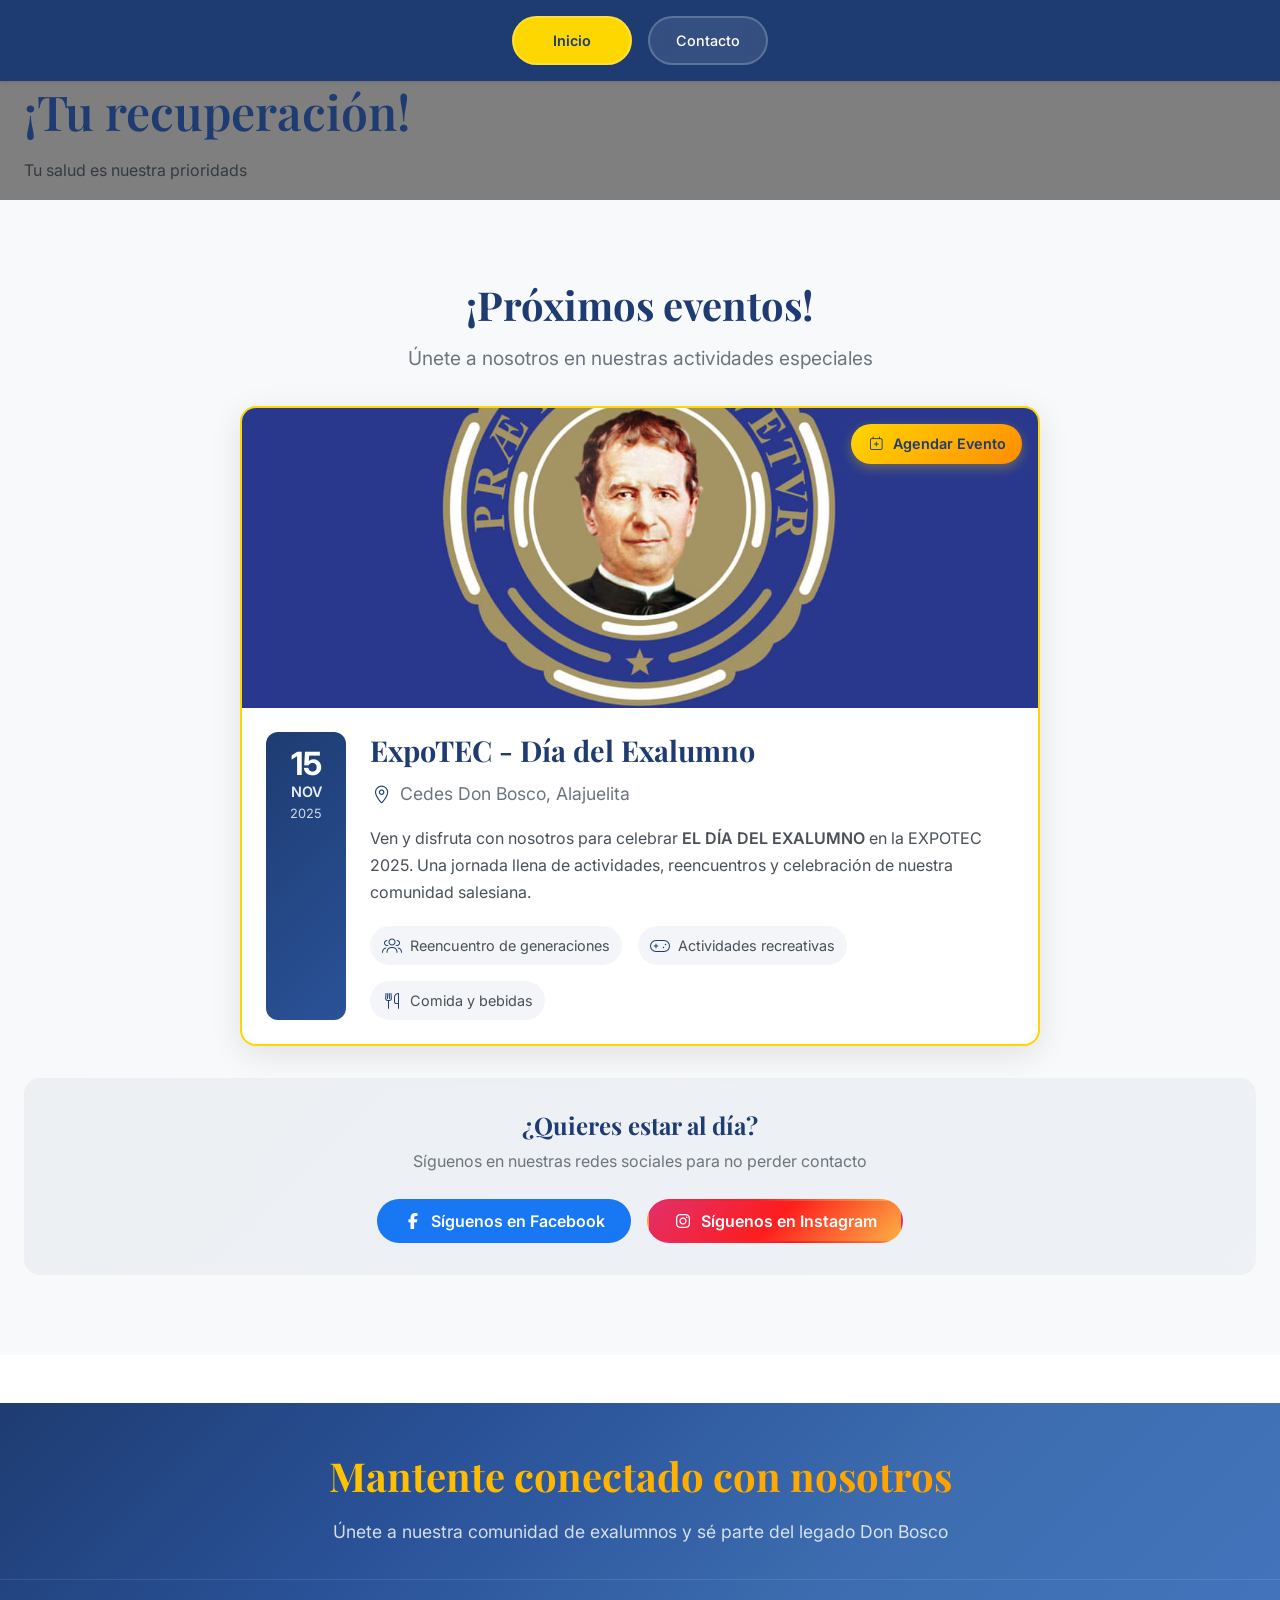
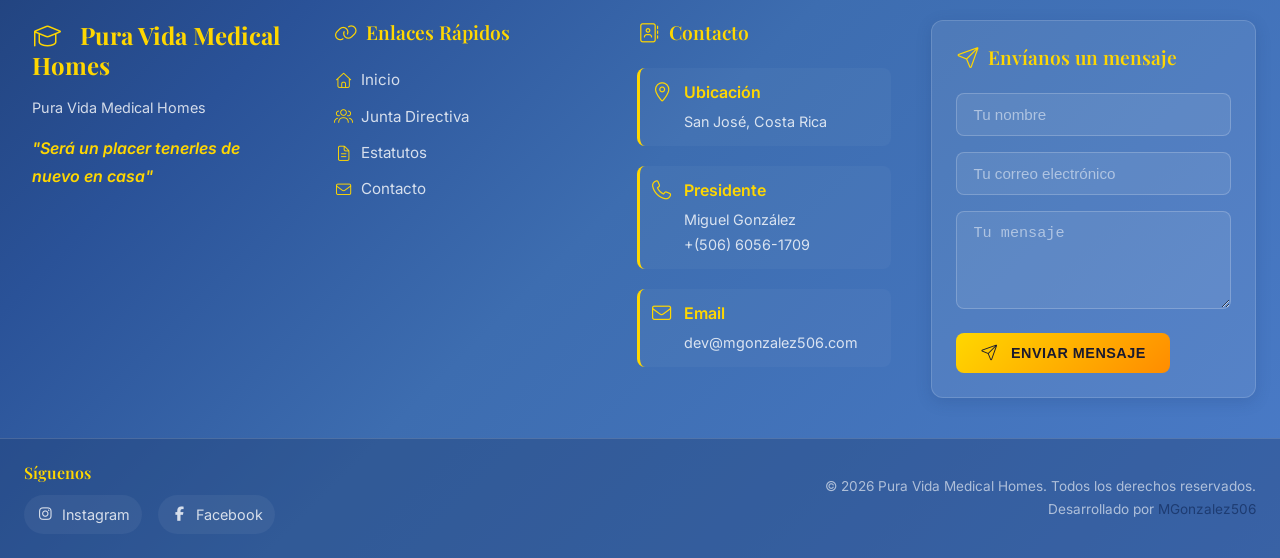
==== commit f26aa5bc: "Agregar la página de contacto" ====
--- a/src/index.html
+++ b/src/index.html
@@ -1,9 +1,4 @@
 <!DOCTYPE HTML>
-<!--
-	Strongly Typed by HTML5 UP
-	html5up.net | @ajlkn
-	Free for personal and commercial use under the CCA 3.0 license (html5up.net/license)
--->
 <html>
 	<head>
 		<title>Exalumnos DB Costa Rica</title>
@@ -11,7 +6,6 @@
 		<meta name="viewport" content="width=device-width, initial-scale=1, user-scalable=no" />
 		<link rel="stylesheet" href="assets/fontawesome/css/all.min.css" />
 		<link rel="stylesheet" href="assets/css/exadonbosco-custom.css" />
-		<link rel="stylesheet" href="assets/css/header.css" />
 	</head>
 	<body class="homepage">
 		<div id="page-wrapper">
@@ -22,7 +16,7 @@
 				<div class="container">
 					<!-- Logo -->
 					<h1 id="logo"><a href="index.html">¡Tu recuperación!</a></h1>
-					<p>Tu salud es nuestra prioridad</p>
+					<p>Tu salud es nuestra prioridads</p>
 				</div>
 			</section>
 
--- a/src/assets/css/exadonbosco-custom.css
+++ b/src/assets/css/exadonbosco-custom.css
@@ -1,7 +1,7 @@
 /**
  * ExadonboscoCR - Custom Proprietary CSS Framework
  * Copyright 2025 - Asociación Comunidad de Exalumnos y Exalumnas de Don Bosco Costa Rica
- * Custom design system independent of HTML5 UP template
+ * Custom design system
  */
 
 /* ==========================================================================
@@ -818,65 +818,99 @@
     font-style: italic;
 }
 
-/* Responsive Design */
-@media (max-width: 1200px) {
-    .footer-grid {
-        grid-template-columns: 1fr 1fr;
-        gap: var(--space-6);
-    }
-    
-    .footer-form-column {
-        grid-column: 1 / -1;
-        margin-top: var(--space-6);
-    }
-}
-
-@media (max-width: 768px) {
-    .footer-main-title {
-        font-size: 2rem;
-    }
-    
-    .footer-grid {
-        grid-template-columns: 1fr;
-        gap: var(--space-8);
-    }
-    
-    .footer-form-column {
-        grid-column: 1;
-        margin-top: 0;
-    }
-    
-    .footer-bottom-content {
-        flex-direction: column;
-        gap: var(--space-4);
-        text-align: center;
-    }
-    
-    .footer-copyright {
-        text-align: center;
-    }
-    
-    .social-links {
-        justify-content: center;
-    }
-}
-
-@media (max-width: 480px) {
-    .footer-header {
-        padding: var(--space-8) 0 var(--space-6) 0;
-    }
-    
-    .footer-main-title {
-        font-size: 1.8rem;
-    }
-    
-    .footer-content {
-        padding: var(--space-8) 0;
-    }
-    
-    .footer-form-column {
-        padding: var(--space-4);
-    }
+/* Header background with overlay */
+#header {
+    background: url('../images/Medical-Tourism-Costa-Rica.jpg') no-repeat center center/cover;
+    position: relative;
+}
+
+#header::before {
+    content: '';
+    position: absolute;
+    top: 0;
+    left: 0;
+    width: 100%;
+    height: 100%;
+    background: rgba(0, 0, 0, 0.5); /* Dark overlay */
+    z-index: 1;
+}
+
+#header .container {
+    position: relative;
+    z-index: 2; /* Ensure content is above the overlay */
+}
+
+/* Transparent top navigation */
+.top-navigation {
+    background: transparent !important;
+}
+
+/* Top Navigation */
+#top-nav {
+    background: #1e3c72;
+    box-shadow: 0 2px 4px rgba(0, 0, 0, 0.1);
+    padding: 1em 0;
+    position: sticky;
+    top: 0;
+    z-index: 100;
+}
+
+#top-nav .container {
+    max-width: 1200px;
+    margin: 0 auto;
+    padding: 0 2em;
+    display: flex;
+    justify-content: center;
+}
+
+#top-nav ul {
+    display: flex;
+    list-style: none;
+    margin: 0;
+    padding: 0;
+    gap: 1em;
+}
+
+#top-nav ul li a {
+    display: flex;
+    align-items: center;
+    gap: 0.5em;
+    padding: 0.75em 1.5em;
+    background: rgba(255, 255, 255, 0.1);
+    color: white;
+    text-decoration: none;
+    border-radius: 25px;
+    font-weight: 500;
+    font-size: 0.9em;
+    transition: all 0.3s ease;
+    min-width: 120px;
+    justify-content: center;
+    border: 2px solid rgba(255, 255, 255, 0.2);
+    backdrop-filter: blur(10px);
+}
+
+#top-nav ul li a:hover {
+    background: rgba(255, 255, 255, 0.2);
+    border-color: rgba(255, 255, 255, 0.3);
+    transform: translateY(-2px);
+    box-shadow: 0 4px 12px rgba(0, 0, 0, 0.2);
+}
+
+#top-nav ul li.current a,
+#top-nav ul li.active a {
+    background: #ffd700;
+    color: #1e3c72;
+    font-weight: 600;
+}
+
+#top-nav ul li.current a:hover,
+#top-nav ul li.active a:hover {
+    background: #ffed4e;
+    transform: translateY(-2px);
+}
+
+#top-nav ul li a i {
+    font-size: 1em;
 }
 
 /* ==========================================================================
